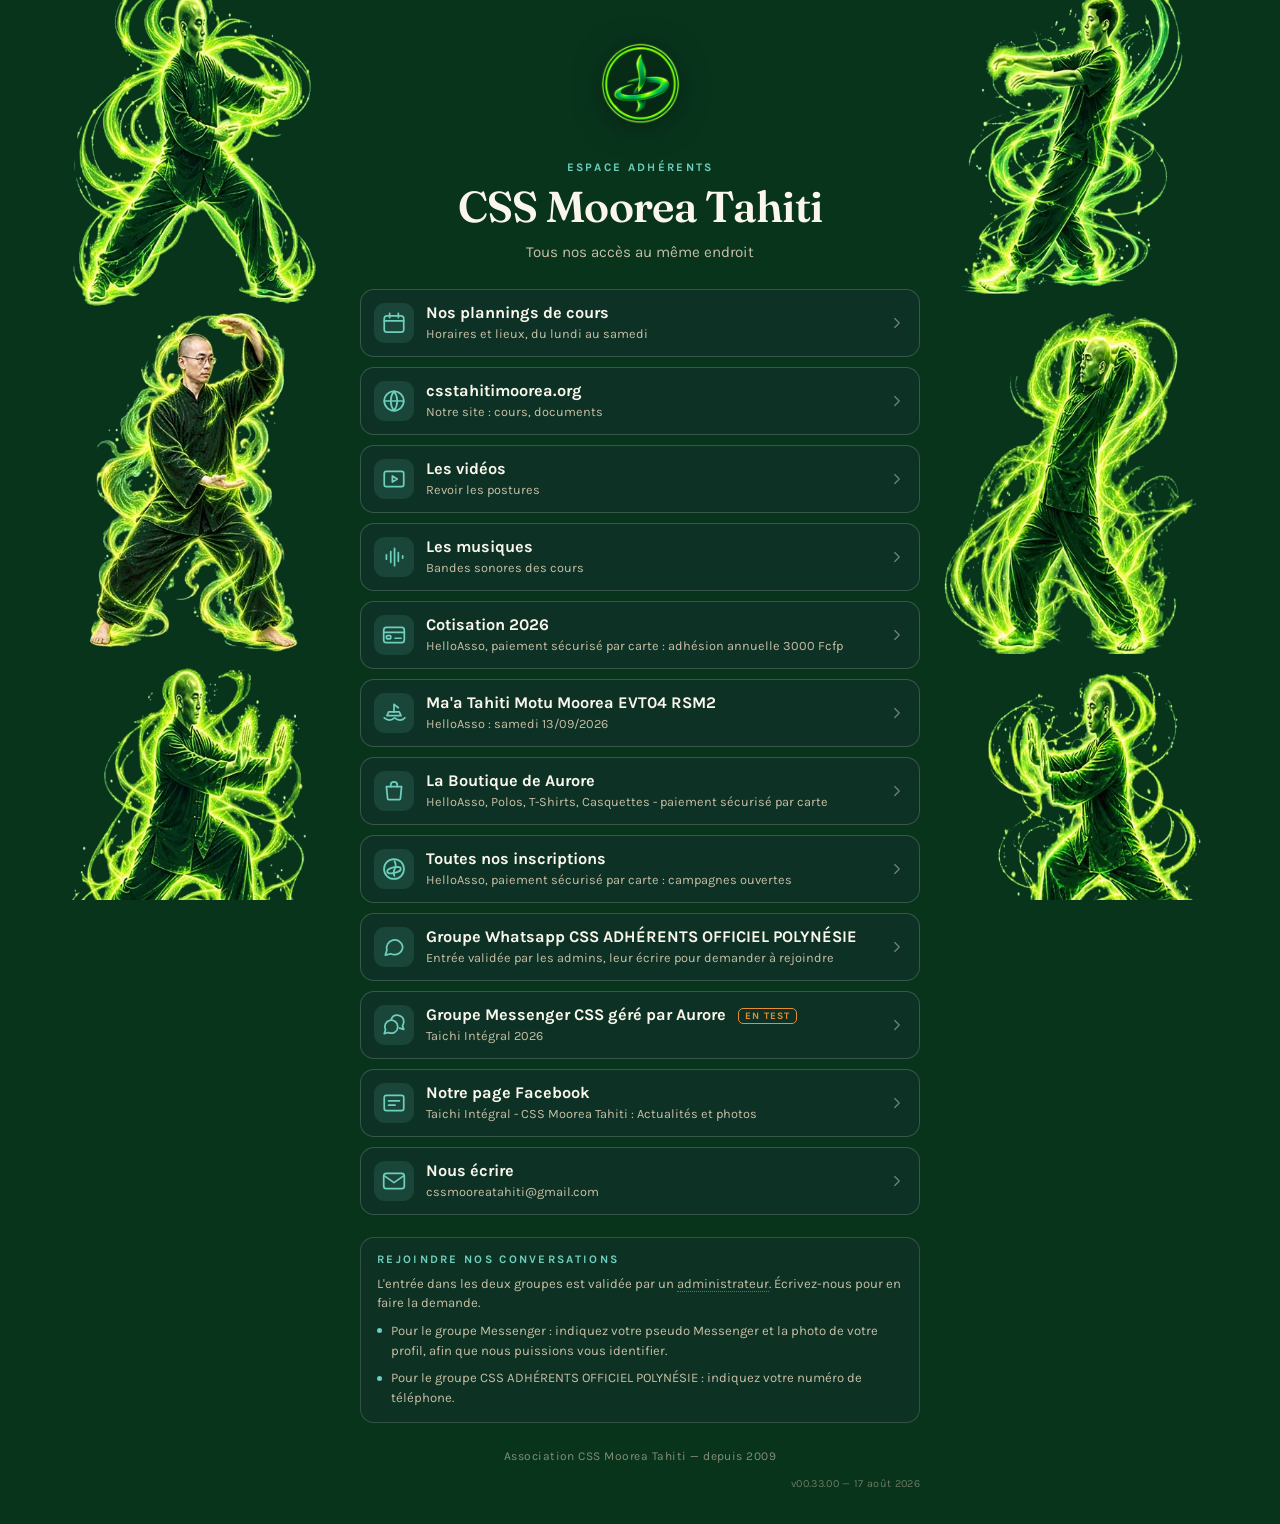
==== adherents.html @ 41373bb7 "Add files via upload" ====
<!DOCTYPE html>
<!-- adherents.html — portail CSS Moorea Tahiti — version 00.33.00 — 17 août 2026 -->
<html lang="fr">
<head>
<meta charset="utf-8">
<meta name="viewport" content="width=device-width, initial-scale=1">

<title>CSS Moorea Tahiti — espace adhérents</title>
<meta name="description" content="Tous les accès de l'association réunis : site, vidéos, musiques, adhésion et conversations.">

<!-- PAS de balise robots noindex sur cette page, et c'est délibéré.
     Elle en portait une jusqu'à la version 00.07.00. Constat fait à
     l'usage : le compositeur de publication Facebook affichait bien
     l'aperçu, mais Messenger et WhatsApp ne montraient aucune image. Ces
     deux applications utilisent un robot d'aperçu distinct, qui respecte
     le noindex et supprime le cartouche.
     Or cette page est diffusée exclusivement dans ces deux conversations :
     y perdre l'aperçu revenait à le perdre partout où il sert.
     Le risque d'indexation reste faible : aucun site ne pointe vers cette
     adresse, et Google découvre surtout par les liens entrants.
     POUR REVENIR EN ARRIÈRE, si l'indexation devient gênante : remettre
     la ligne ci-dessous, en sachant que l'aperçu disparaîtra à nouveau.
     <meta name="robots" content="noindex, nofollow">
-->

<!-- Mêmes polices auto-hébergées que la page publique. -->
<!-- Aperçu affiché par Facebook, Messenger et WhatsApp quand l'adresse est
     collée dans un message. Ces valeurs sont écrites en dur, contrairement
     au reste des textes : les robots de ces plateformes lisent le HTML sans
     exécuter le JavaScript, un texte posé par liens.js ne serait jamais vu.
     L'adresse de l'image DOIT être absolue, une adresse relative n'est pas
     résolue par ces robots.
     L'image partage.jpg est neutre et publique : elle ne cite ni l'espace
     réservé ni le site de l'association, puisqu'un aperçu circule partout,
     y compris hors des adhérents. -->
<meta property="og:type" content="website">
<meta property="og:site_name" content="CSS Moorea Tahiti">
<meta property="og:locale" content="fr_FR">
<meta property="og:url" content="https://csstaichi.github.io/liens/adherents.html">
<meta property="og:title" content="CSS Moorea Tahiti — espace adhérents">
<meta property="og:description" content="Tous les accès de l'association réunis au même endroit.">
<meta property="og:image" content="https://csstaichi.github.io/liens/assets/partage.jpg">
<meta property="og:image:width" content="1200">
<meta property="og:image:height" content="630">
<meta property="og:image:alt" content="Logo et nom de l'association CSS Moorea Tahiti">
<meta name="twitter:card" content="summary_large_image">
<meta name="twitter:title" content="CSS Moorea Tahiti — espace adhérents">
<meta name="twitter:description" content="Tous les accès de l'association réunis au même endroit.">
<meta name="twitter:image" content="https://csstaichi.github.io/liens/assets/partage.jpg">

<!-- Icône d'onglet et de raccourci sur l'écran d'accueil. -->
<link rel="icon" type="image/png" href="assets/logo.png">
<link rel="apple-touch-icon" href="assets/logo.png">

<link rel="stylesheet" href="assets/polices.css">
<link rel="stylesheet" href="styles.css">
</head>

<body>

<!-- Pavé 1 : image de fond, identique à la page publique. -->
<div class="fond"></div>

<!-- Pavé 2 : en-tête. Même logo signature ; sur-titre et sous-titre
     différents, ils disent à l'adhérent qu'il est au bon endroit. -->
<header class="entete">

  <img class="logo" src="assets/logo.png" width="108" height="108"
       alt="Logo de l'association CSS Moorea Tahiti">

  <p class="sur-titre" data-dico="entete_sur_titre_adherents"></p>
  <h1 class="titre" data-dico="entete_titre"></h1>
  <p class="sous-titre" data-dico="entete_sous_titre_adherents"></p>
</header>

<!-- Pavé 3 : la pile de boutons, remplie par liens.js avec le jeu complet. -->
<main class="liens" id="liens"></main>

<!-- Pavé 3 bis : comment obtenir l'accès aux deux conversations.
     Les deux groupes sont en approbation par un administrateur : aucun
     lien ne permet de demander à entrer, la démarche passe par un
     message. Tous les textes viennent du dictionnaire. -->
<section class="demande">
  <h2 class="demande-titre" data-dico="demande_titre"></h2>
  <p data-dico="demande_texte"></p>
  <p class="demande-ligne" data-dico="demande_messenger"></p>
  <p class="demande-ligne" data-dico="demande_whatsapp"></p>
</section>


<!-- Pavé 4 : secours sans JavaScript. Ici le lien écrit en dur est celui du
     site de l'association, puisque cette page lui est déjà consacrée. -->
<noscript>
  <div class="secours">
    <span data-dico="alerte_sans_js">Cette page a besoin de JavaScript pour afficher les liens.</span><br>
    <a href="https://www.csstahitimoorea.org/accueil">csstahitimoorea.org</a>
  </div>
</noscript>

<!-- Pavé 6 : mention de pied de page. -->
<footer class="pied" data-dico="pied_mention"></footer>

<!-- Numéro de version, posé par liens.js depuis une valeur unique. -->
<p class="version" id="version"></p>

<!-- Pavé 7 : dictionnaire puis jeu de cette page. -->
<script src="liens.js"></script>
<script>demarrer("adherents");</script>

</body>
</html>
---- assets/polices.css ----
/* polices.css — portail CSS Moorea Tahiti — version 00.33.00 — 17 août 2026 */
/* =====================================================================
   polices.css — polices auto-hébergées
   ---------------------------------------------------------------------
   POURQUOI auto-hébergées et non appelées chez Google : la page est
   ouverte depuis Moorea et Tahiti, souvent en 4G. Un appel à un domaine
   tiers ajoute une résolution DNS et une négociation TLS avant le premier
   caractère affiché. Ici tout part du même serveur, et la page reste
   fidèle même si Google Fonts est injoignable.

   Sous-ensembles conservés : latin et latin-ext. Ils couvrent le français
   accentué et les caractères du reo tahiti. Le vietnamien a été écarté :
   il pesait sans servir.

   Karla est une police variable : un seul fichier porte les graisses 400
   à 700, d'où la plage déclarée en font-weight plutôt que deux fichiers.
   ===================================================================== */

/* Fraunces 600 — police de titre, latin étendu */
@font-face {
  font-family: 'Fraunces';
  font-style: normal;
  font-weight: 600;
  font-display: swap;
  src: url(polices/fraunces-600-latin-ext.woff2) format('woff2');
  unicode-range: U+0100-02BA, U+02BD-02C5, U+02C7-02CC, U+02CE-02D7, U+02DD-02FF, U+0304, U+0308, U+0329, U+1D00-1DBF, U+1E00-1E9F, U+1EF2-1EFF, U+2020, U+20A0-20AB, U+20AD-20C0, U+2113, U+2C60-2C7F, U+A720-A7FF;
}

/* Fraunces 600 — police de titre, latin de base */
@font-face {
  font-family: 'Fraunces';
  font-style: normal;
  font-weight: 600;
  font-display: swap;
  src: url(polices/fraunces-600-latin.woff2) format('woff2');
  unicode-range: U+0000-00FF, U+0131, U+0152-0153, U+02BB-02BC, U+02C6, U+02DA, U+02DC, U+0304, U+0308, U+0329, U+2000-206F, U+20AC, U+2122, U+2191, U+2193, U+2212, U+2215, U+FEFF, U+FFFD;
}

/* Karla variable 400–700 — police de texte, latin étendu */
@font-face {
  font-family: 'Karla';
  font-style: normal;
  font-weight: 400 700;
  font-display: swap;
  src: url(polices/karla-var-latin-ext.woff2) format('woff2');
  unicode-range: U+0100-02BA, U+02BD-02C5, U+02C7-02CC, U+02CE-02D7, U+02DD-02FF, U+0304, U+0308, U+0329, U+1D00-1DBF, U+1E00-1E9F, U+1EF2-1EFF, U+2020, U+20A0-20AB, U+20AD-20C0, U+2113, U+2C60-2C7F, U+A720-A7FF;
}

/* Karla variable 400–700 — police de texte, latin de base */
@font-face {
  font-family: 'Karla';
  font-style: normal;
  font-weight: 400 700;
  font-display: swap;
  src: url(polices/karla-var-latin.woff2) format('woff2');
  unicode-range: U+0000-00FF, U+0131, U+0152-0153, U+02BB-02BC, U+02C6, U+02DA, U+02DC, U+0304, U+0308, U+0329, U+2000-206F, U+20AC, U+2122, U+2191, U+2193, U+2212, U+2215, U+FEFF, U+FFFD;
}
---- styles.css ----
/* =====================================================================
   styles.css — portail de liens CSS Moorea Tahiti
   Version 00.33.00 — 17 août 2026
   ---------------------------------------------------------------------
   Feuille unique, partagee par index.html et adherents.html.
   Concue en priorite pour le telephone : c'est sur telephone que le lien
   sera ouvert, depuis Messenger, WhatsApp ou Facebook.
   Largeur de reference du controle de rendu : 360 px.
   ===================================================================== */


/* ---------------------------------------------------------------------
   SECTION 1 — jetons de couleur et de mesure
   Toutes les couleurs et toutes les distances du document sont declarees
   ici. Rien ailleurs ne doit contenir une valeur ecrite en dur.
   Direction retenue : eau du lagon a contre-jour. Vert d'encre pour le
   fond, turquoise pour l'accent, blanc tiare pour le texte. Le corail ne
   sert qu'a une chose : le trait du cercle de l'entete.
   --------------------------------------------------------------------- */
:root {
  --encre:        #0A1B18;   /* vert presque noir, fond et voile */
  --encre-douce:  #12312C;   /* meme famille, un cran plus clair */
  --lagon:        #0E6F66;   /* turquoise profond, bordures actives */
  --lagon-clair:  #6ECFBE;   /* turquoise clair, icones et fleches */
  --tiare:        #FAF6EC;   /* blanc casse, texte principal */
  --sable:        #C9BFA6;   /* beige, texte secondaire */
  --corail:       #D2564A;   /* accent unique, bordure du bloc de secours */
  --orange:       #E68C32;   /* état « en test », provisoire, à retirer */

  /* Couleur derrière les figurines. Redéfinie par la page ressources.
     Reprise du vert de l'image d'origine, 12-75-44, assombrie pour que le
     texte blanc reste lisible sans voile par-dessus. */
  --arriere-plan: #08341C;

  /* Seconde gamme, réservée à la page ressources. Elle sort du logo, dont
     l'anneau extérieur est bleu : le portail garde donc ses deux couleurs
     d'origine, le turquoise pour les accès de l'association, le bleu pour
     les contenus qui lui sont extérieurs. */
  --ciel:         #7FB6E8;   /* bleu clair, icônes et titres ressources */

  /* Habillage du bouton. Ces deux jetons existent pour que .lien ne porte
     pas ses couleurs en dur et reste redéfinissable. ILS DOIVENT RESTER
     DÉCLARÉS : sans eux, la règle border et la règle background de .lien
     deviennent invalides, et les boutons perdent fond et bordure. */
  --bouton-fond:  rgba(18, 49, 44, 0.62);
  --bouton-bord:  rgba(250, 246, 236, 0.18);

  /* Mesures. La hauteur de bouton est fixee a 68 px : au-dessus des 44 px
     recommandes pour le tactile, choisie plus haute parce qu'une partie des
     adherents sont ages et visent moins precisement. */
  /* Largeur de la colonne portee de 460 a 560 px a la 00.18.00.
     POURQUOI : « Groupe Whatsapp CSS Adherents OFFICIEL P.F. » fait
     43 caracteres et coupait apres « CSS », ce qui separait le nom du
     groupe en deux. A 460 px, le texte disposait de 342 px ; a 560 px il
     en a 442, mesure faite, et le titre tient sur une seule ligne. */
  --colonne:      560px;     /* largeur maximale de la colonne de contenu */
  --bouton-haut:  68px;
  --rayon:        14px;
  --marge:        18px;
}


/* ---------------------------------------------------------------------
   SECTION 2 — remise a plat et cadre general
   --------------------------------------------------------------------- */
* { box-sizing: border-box; margin: 0; padding: 0; }

html { -webkit-text-size-adjust: 100%; }

body {
  min-height: 100vh;
  min-height: 100dvh;                 /* evite le saut de barre d'URL mobile */
  font-family: "Karla", "Segoe UI", system-ui, sans-serif;
  color: var(--tiare);
  background: var(--arriere-plan);
  display: flex;
  flex-direction: column;
  align-items: center;
  padding: 28px var(--marge) 34px;
  overflow-x: hidden;
}


/* ---------------------------------------------------------------------
   SECTION 3 — l'image de fond, en deux calques superposes
   POURQUOI un element fixe plutot que background-attachment: fixed :
   iOS ignore purement et simplement background-attachment: fixed depuis
   des annees. Un div en position fixed derriere le contenu donne le meme
   resultat sur tous les telephones.
   Les deux calques sont, de bas en haut : l'image nette, puis le voile
   sombre. Il y avait un troisieme calque, une copie floue de l'image
   servant de filet de chargement, retire a la 00.09.00 sur demande.
   --------------------------------------------------------------------- */
.fond {
  position: fixed;
  inset: 0;
  z-index: -1;

  /* CALQUE 1 : l'arrière-plan, une couleur unie et rien d'autre.
     Jusqu'à la 00.16.00, le vert d'arrière-plan était CUIT dans le fichier
     image : figurines et fond ne formaient qu'un seul JPEG, il était donc
     impossible de changer l'un sans l'autre.
     Depuis la 00.17.00, les figurines sont détourées et livrées sur fond
     transparent. La couleur derrière elles est donc devenue un simple
     réglage, que chaque page peut redéfinir. */
  background-color: var(--arriere-plan);
}

/* CALQUE 1 : l'image nette. */
.fond::before {
  content: "";
  position: absolute;
  inset: 0;

  /* CALQUE 2 : les figurines seules, sur fond transparent.
     Détourage possible parce que le fond d'origine était parfaitement uni :
     mesuré à 12-75-44 sur 73,6 % des pixels, écart-type nul dans la bande
     centrale.
     Format WebP et non PNG : à qualité égale, 565 ko contre 3 167 ko.
     La bande centrale vide reste de 45 % de la largeur, le cadrage en
     largeur pleine est donc inchangé. */
  background-image: url("assets/figurines.webp");
  background-size: cover;
  background-position: center center;
}

/* Plus de calque de voile depuis la 00.17.00.
   Il assombrissait les figurines d'un tiers de noir. Il n'a plus lieu
   d'être : l'arrière-plan est maintenant une couleur choisie, assez
   sombre par elle-même pour que le texte blanc reste lisible, et les
   figurines gardent leur éclat d'origine. */


/* ---------------------------------------------------------------------
   SECTION 4 — en-tête
   L'élément signature est le logo de l'association, posé sur un disque
   clair qui lui rend le fond blanc pour lequel il a été dessiné.
   --------------------------------------------------------------------- */
.entete {
  width: 100%;
  max-width: var(--colonne);
  text-align: center;
  margin-bottom: 26px;
}

.logo {
  width: 116px;
  height: 116px;
  margin: 0 auto 16px;
  display: block;

  /* Plus de disque clair derrière le logo depuis la 00.15.00.
     POURQUOI il n'a plus lieu d'être : le logo néon porte son propre halo
     lumineux et son fond est entièrement transparent, mesuré sur le
     fichier. Le disque ajoutait deux zones blanches — la pastille et
     l'intérieur du cercle — qui écrasaient le halo au lieu de le servir. */

  /* Ombre portée douce, pour détacher le logo de l'image de fond sans
     ajouter de contour concurrent au cercle du dessin. */
  filter: drop-shadow(0 4px 14px rgba(0, 0, 0, 0.55));

  opacity: 0;
  animation: poser 0.7s cubic-bezier(0.22, 0.61, 0.36, 1) forwards;
}

@keyframes poser {
  from { opacity: 0; transform: translateY(8px) scale(0.94); }
  to   { opacity: 1; transform: translateY(0) scale(1); }
}

.sur-titre {
  font-size: 0.72rem;
  font-weight: 700;
  letter-spacing: 0.2em;
  text-transform: uppercase;
  color: var(--lagon-clair);
  margin-bottom: 10px;
}

.titre {
  font-family: "Fraunces", Georgia, serif;
  font-weight: 600;
  font-size: clamp(1.85rem, 8.5vw, 2.7rem);
  line-height: 1.08;
  letter-spacing: -0.015em;
}

.sous-titre {
  margin-top: 10px;
  font-size: 0.95rem;
  line-height: 1.45;
  color: var(--sable);
}


/* ---------------------------------------------------------------------
   SECTION 5 — la pile de boutons
   Un bouton = une ligne pleine largeur : icone, deux lignes de texte,
   chevron. Pleine largeur parce que c'est la cible la plus facile a
   atteindre au pouce, sur un ecran tenu d'une main.
   --------------------------------------------------------------------- */
.liens {
  width: 100%;
  max-width: var(--colonne);
  display: flex;
  flex-direction: column;
  gap: 10px;
}

.lien {
  display: flex;
  align-items: center;
  gap: 12px;
  min-height: var(--bouton-haut);
  padding: 12px 13px;
  border: 1px solid var(--bouton-bord);
  border-radius: var(--rayon);
  background: var(--bouton-fond);
  backdrop-filter: blur(7px);
  -webkit-backdrop-filter: blur(7px);
  color: var(--tiare);
  text-decoration: none;
  transition: border-color 0.18s ease, background 0.18s ease, transform 0.18s ease;

  /* Apparition en cascade : chaque bouton entre 60 ms apres le precedent.
     --rang est pose par liens.js, ce qui evite d'ecrire une regle par
     bouton et laisse le nombre de boutons libre. */
  opacity: 0;
  animation: monter 0.42s ease forwards;
  animation-delay: calc(0.22s + var(--rang) * 0.06s);
}

@keyframes monter {
  from { opacity: 0; transform: translateY(10px); }
  to   { opacity: 1; transform: translateY(0); }
}

.lien:hover,
.lien:focus-visible {
  border-color: var(--lagon-clair);
  background: rgba(14, 111, 102, 0.55);
  transform: translateY(-1px);
}

/* Le contour de focus reste visible au clavier : obligation d'accessibilite
   et confort reel pour qui navigue au clavier sur ordinateur. */
.lien:focus-visible {
  outline: 2px solid var(--lagon-clair);
  outline-offset: 3px;
}

.lien:active { transform: translateY(0); }

.lien-ico {
  flex: 0 0 40px;
  height: 40px;
  display: grid;
  place-items: center;
  border-radius: 11px;
  background: rgba(110, 207, 190, 0.13);
  color: var(--lagon-clair);
}

/* 26 px : taille reelle a laquelle les traces ont ete verifies. */
.ico { width: 26px; height: 26px; }

.lien-txt {
  flex: 1 1 auto;
  min-width: 0;               /* autorise la troncature propre du texte */
  display: flex;
  flex-direction: column;
  gap: 2px;
}

/* Le titre n'est plus contraint a une ligne.
   POURQUOI ce changement : ces boutons portent des titres d'oeuvres, qui
   appartiennent a leurs auteurs. Les raccourcir pour tenir sur une ligne
   revient a les alterer. La hauteur du bouton s'adapte, la pile perd un
   peu de regularite, c'est le prix d'un titre exact. */
.lien-libelle {
  font-size: 1.02rem;
  font-weight: 700;
  line-height: 1.25;
  /* Plus de text-wrap: balance depuis la 00.18.00. En cherchant a egaliser
     la longueur des lignes, il coupait « Groupe Whatsapp CSS » avant
     « Adherents OFFICIEL P.F. », separant le nom du groupe. La coupure
     normale, au dernier mot possible, est plus fidele au titre. */
}

.lien-precision {
  font-size: 0.795rem;
  line-height: 1.3;
  color: var(--sable);
}

.lien-fleche {
  flex: 0 0 18px;
  color: rgba(250, 246, 236, 0.42);
}

.lien-fleche svg { width: 18px; height: 18px; display: block; }


/* Intertitre de groupe, utilisé par la page ressources.
   Repris de l'habillage du sur-titre de l'en-tête pour que la page reste
   d'une seule pièce : même graisse, même interlettrage, même turquoise.
   La marge haute est nulle sur le premier titre, sinon la page démarrerait
   par un vide. */
.section {
  font-size: 0.72rem;
  font-weight: 700;
  letter-spacing: 0.2em;
  text-transform: uppercase;
  color: var(--lagon-clair);
  margin: 18px 0 2px 4px;

  opacity: 0;
  animation: monter 0.42s ease forwards;
  animation-delay: calc(0.22s + var(--rang) * 0.06s);
}

.section:first-child { margin-top: 0; }

/* Avertissement de bas de page, page ressources.
   Encadré discret : il doit se lire sans voler la vedette aux boutons. */
.avertissement {
  width: 100%;
  max-width: var(--colonne);
  margin-top: 24px;
  padding: 12px 14px;
  border: 1px solid rgba(250, 246, 236, 0.16);
  border-radius: var(--rayon);
  background: rgba(18, 49, 44, 0.5);
  font-size: 0.78rem;
  line-height: 1.45;
  color: var(--sable);
}


/* ---------------------------------------------------------------------
   SECTION 5 bis — habillage propre à la page ressources
   POURQUOI une seconde gamme de couleur : les deux listes se suivent sur
   la même page du site de l'association, l'une sous l'autre. Sans écart
   visuel, un lecteur croit lire une seule liste de vingt boutons. Le bleu
   dit « ces contenus ne sont pas à nous ».
   Tout passe par une classe posée sur le body : aucune règle existante
   n'est modifiée, les deux autres pages ne peuvent pas être affectées.
   --------------------------------------------------------------------- */
.ressources .lien:hover,
.ressources .lien:focus-visible {
  border-color: var(--ciel);
  background: rgba(22, 62, 96, 0.58);
}

.ressources .lien:focus-visible {
  outline-color: var(--ciel);
}

.ressources .lien-ico {
  background: rgba(127, 182, 232, 0.14);
  color: var(--ciel);
}

.ressources .sur-titre,
.ressources .section {
  color: var(--ciel);
}

/* Seul l'ARRIÈRE-PLAN change de couleur : les figurines restent vertes,
   puisqu'elles sont désormais un calque séparé.

   Fond clair #B6C870 depuis la 00.18.00, sur demande. Il impose de
   basculer le texte de l'en-tête en sombre : contrastes mesurés sur ce
   fond, le blanc cassé ne donne que 1,69 pour 1 et le beige 1,00 pour 1,
   très en dessous du seuil de lisibilité de 4,5. L'encre, elle, donne
   9,71 pour 1.
   Les boutons, eux, restent sombres à texte clair : leur fond propre est
   opaque, la couleur de la page ne les traverse pas. */
.ressources {
  --arriere-plan: #B6C870;

  /* Sur fond clair, un bouton translucide laisse passer le jaune-vert et
     vire à l'olive. Mesuré à l'écran : le fond des boutons, opaque à 62 %,
     donnait un gris-olive au lieu du bleu nuit voulu. On le rend presque
     opaque, ce qui rétablit le contraste avec le texte clair. */
  --bouton-fond:  rgba(10, 30, 48, 0.93);
  --bouton-bord:  rgba(10, 27, 24, 0.35);
}

.ressources .titre,
.ressources .sous-titre,
.ressources .sur-titre,
.ressources .section,
.ressources .pied,
.ressources .version {
  color: var(--encre);
}

/* Le logo porte un halo clair, invisible sur fond clair : on lui rend une
   ombre portée sombre pour qu'il garde ses contours. */
.ressources .logo {
  filter: drop-shadow(0 3px 10px rgba(10, 27, 24, 0.45));
}

.ressources .avertissement {
  background: rgba(10, 30, 48, 0.93);
  border-color: rgba(10, 27, 24, 0.35);
}


/* Bouton EN TEST. Marque temporaire, a retirer quand le lien est confirme.
   POURQUOI un mot et non un cadre colore : le cadre orange se confondait
   avec les bordures des autres boutons et ne disait pas ce qu'il
   signifiait. Un mot le dit. Il clignote en opacite, ce qui se voit
   reellement, alors que la version precedente n'animait qu'une ombre
   presque invisible : c'est pour cela qu'aucun clignotement n'etait
   percu. */
.lien-test {
  display: inline-block;
  margin-left: 8px;
  padding: 1px 6px;
  border: 1px solid var(--orange);
  border-radius: 5px;
  font-size: 0.62rem;
  font-weight: 700;
  letter-spacing: 0.1em;
  text-transform: uppercase;
  color: var(--orange);
  vertical-align: middle;
  animation: clignoter 1.4s ease-in-out infinite;
}

@keyframes clignoter {
  0%, 100% { opacity: 1; }
  50%      { opacity: 0.15; }
}


/* Mot « administrateur » de l'encadré, transformé en lien discret.
   Il clignote pour signaler qu'il est cliquable, sans être souligné ni
   coloré comme un lien ordinaire : l'encadré reste une phrase à lire. */
.lien-admin {
  color: inherit;
  text-decoration: none;
  border-bottom: 1px dotted rgba(110, 207, 190, 0.5);
  animation: pulser 1.8s ease-in-out infinite;
}

@keyframes pulser {
  0%, 100% { color: var(--sable); }
  50%      { color: var(--lagon-clair); }
}


/* Bandeau de gratuité, page plannings. Volontairement contrasté : c'est
   l'argument que l'association a à faire valoir, il doit se lire avant
   les horaires. */
.gratuit {
  display: inline-block;
  margin-top: 14px;
  padding: 6px 16px;
  border: 1px solid var(--lagon-clair);
  border-radius: 999px;
  font-size: 0.78rem;
  font-weight: 700;
  letter-spacing: 0.12em;
  text-transform: uppercase;
  color: var(--lagon-clair);
}


/* Message d'accès, page plannings.
   Encadré plein et non discret : c'est l'argument que les adhérents
   ignorent le plus souvent, il doit se lire avant les horaires et non
   après. Le turquoise le rattache aux fiches Tahiti sans les concurrencer,
   la barre de gauche lui donne le poids d'une affirmation. */
.acces-tous {
  width: 100%;
  max-width: var(--colonne);
  margin-bottom: 4px;
  padding: 13px 16px;
  border: 1px solid rgba(110, 207, 190, 0.35);
  border-left: 3px solid var(--lagon-clair);
  border-radius: var(--rayon);
  background: rgba(110, 207, 190, 0.10);
  font-size: 0.9rem;
  line-height: 1.5;
  color: var(--tiare);
}


/* ---------------------------------------------------------------------
   FICHES DE COURS, page plannings.
   Même boîte que les boutons, sans le comportement : pas de survol, pas
   de chevron, pas de curseur main. POURQUOI : ce sont des informations à
   lire, pas des liens. Leur donner l'apparence exacte d'un bouton
   tromperait le lecteur, qui cliquerait pour rien.
   Le liseré de gauche porte la couleur de l'île : turquoise pour Tahiti,
   bleu ciel pour Moorea. C'est le seul repère de couleur, il suffit à
   séparer les deux îles d'un coup d'oeil.
   --------------------------------------------------------------------- */
.fiche {
  width: 100%;
  max-width: var(--colonne);
  padding: 13px 16px;
  border: 1px solid var(--bouton-bord);
  border-left: 3px solid var(--lagon-clair);
  border-radius: var(--rayon);
  background: var(--bouton-fond);

  opacity: 0;
  animation: monter 0.42s ease forwards;
  animation-delay: calc(0.22s + var(--rang) * 0.06s);
}

.fiche--moorea { border-left-color: var(--ciel); }

.fiche-jour {
  font-size: 0.68rem;
  font-weight: 700;
  letter-spacing: 0.18em;
  text-transform: uppercase;
  color: var(--lagon-clair);
  margin-bottom: 4px;
}

.fiche--moorea .fiche-jour { color: var(--ciel); }

.fiche-commune {
  display: flex;
  align-items: center;
  gap: 7px;
  font-size: 1.06rem;
  font-weight: 700;
  line-height: 1.2;
  color: var(--tiare);
}

.fiche-ico { display: block; color: var(--lagon-clair); }
.fiche--moorea .fiche-ico { color: var(--ciel); }
.fiche-ico .ico { width: 17px; height: 17px; }

.fiche-lieu {
  font-size: 0.85rem;
  line-height: 1.35;
  color: var(--sable);
  margin-top: 2px;
}

/* L'horaire est l'information qu'on vient chercher : il est mis en avant
   plus que le lieu, qu'on ne relit qu'une fois. */
.fiche-horaire {
  font-size: 0.98rem;
  font-weight: 700;
  color: var(--tiare);
  margin-top: 7px;
}

/* Encadrants du cours. Une ligne par personne : nom, rôle, numéro.
   Liste et non paragraphe : on cherche UNE personne dans la liste, pas à
   lire une phrase. Le numéro est aligné à droite, c'est la colonne que
   l'oeil parcourt. */
.fiche-gens {
  list-style: none;
  margin-top: 9px;
  padding-top: 8px;
  border-top: 1px solid rgba(250, 246, 236, 0.10);
}

.fiche-gens li {
  display: flex;
  flex-wrap: wrap;
  align-items: baseline;
  gap: 4px 8px;
  padding: 3px 0;
}

.gens-nom {
  font-size: 0.83rem;
  font-weight: 700;
  color: var(--sable);
}

.gens-role {
  flex: 1 1 auto;
  font-size: 0.74rem;
  color: rgba(201, 191, 166, 0.62);
}

/* Le numéro touche la même cible tactile que les boutons : il est
   volontairement large et espacé, pour être atteint au pouce. */
.gens-tel {
  flex: 0 0 auto;
  padding: 2px 8px;
  border: 1px solid rgba(110, 207, 190, 0.35);
  border-radius: 6px;
  font-size: 0.79rem;
  font-weight: 700;
  color: var(--lagon-clair);
  text-decoration: none;
  white-space: nowrap;
}

.fiche--moorea .gens-tel {
  border-color: rgba(127, 182, 232, 0.35);
  color: var(--ciel);
}

/* Numéro de téléphone appelable. */
.lien-tel {
  color: var(--lagon-clair);
  text-decoration: none;
  border-bottom: 1px dotted var(--lagon-clair);
  font-weight: 700;
}


/* Encadré « Rejoindre nos conversations », page adhérents.
   Même habillage que l'avertissement de la page ressources, pour rester
   d'une seule pièce, avec un titre en tête. */
.demande {
  width: 100%;
  max-width: var(--colonne);
  margin-top: 22px;
  padding: 14px 16px;
  border: 1px solid rgba(250, 246, 236, 0.16);
  border-radius: var(--rayon);
  background: rgba(18, 49, 44, 0.5);
}

.demande-titre {
  font-size: 0.72rem;
  font-weight: 700;
  letter-spacing: 0.2em;
  text-transform: uppercase;
  color: var(--lagon-clair);
  margin-bottom: 8px;
}

.demande p {
  font-size: 0.82rem;
  line-height: 1.5;
  color: var(--sable);
}

/* Les deux consignes sont détachées du texte d'introduction par un léger
   retrait et une puce, pour qu'on voie d'un coup d'oeil qu'il y en a deux
   et non une seule. */
.demande-ligne {
  margin-top: 8px;
  padding-left: 14px;
  position: relative;
}

.demande-ligne::before {
  content: "";
  position: absolute;
  left: 0;
  top: 0.55em;
  width: 5px;
  height: 5px;
  border-radius: 50%;
  background: var(--lagon-clair);
}

/* Repère de version, en bas à droite.
   Volontairement peu contrasté : il sert au suivi des mises à jour, pas à
   la lecture courante. */
.version {
  width: 100%;
  max-width: var(--colonne);
  margin-top: 14px;
  text-align: right;
  font-size: 0.68rem;
  letter-spacing: 0.03em;
  color: rgba(201, 191, 166, 0.5);
}


/* ---------------------------------------------------------------------
   SECTION 5 ter — LIVRE DE CONDOLEANCES
   Registre volontairement sobre : pas de turquoise vif, pas de
   clignotement, pas d'apparition en cascade rapide. Le fond bascule au
   noir d'encre et les figurines sont fortement atténuées : elles restent
   présentes, comme un souvenir, sans occuper l'écran.
   --------------------------------------------------------------------- */
body.condoleances {
  --arriere-plan: #0A1512;
  --bouton-fond:  rgba(18, 30, 28, 0.78);
  --bouton-bord:  rgba(250, 246, 236, 0.13);
}

/* Les figurines s'effacent presque : leur éclat vert n'a pas sa place
   ici, mais les faire disparaître couperait la page du reste du site. */
.condoleances .fond::before { opacity: 0.16; }

.condoleances .sur-titre { color: var(--sable); }

/* Mot d'introduction, en tête du registre. */
.condo-intro {
  width: 100%;
  max-width: var(--colonne);
  padding: 15px 18px;
  border-left: 3px solid rgba(201, 191, 166, 0.4);
  font-size: 0.95rem;
  line-height: 1.6;
  color: var(--tiare);
}

/* Veillée et obsèques : un encadré factuel, séparé des messages. */
.condo-dates {
  width: 100%;
  max-width: var(--colonne);
  margin-top: 16px;
  padding: 13px 16px;
  border: 1px solid var(--bouton-bord);
  border-radius: var(--rayon);
  background: var(--bouton-fond);
  font-size: 0.86rem;
  line-height: 1.55;
  color: var(--sable);
}

.condo-dates .demande-titre { color: var(--sable); }

/* Compteur de messages. */
/* Compteur de messages. Opacite portee de 0.60 a 0.75 : mesuree a
   4,35:1 sur le fond de page, elle passe a 5,63:1. */
.condo-compteur {
  width: 100%;
  max-width: var(--colonne);
  margin: 26px 0 2px;
  font-size: 0.7rem;
  font-weight: 700;
  letter-spacing: 0.18em;
  text-transform: uppercase;
  color: rgba(201, 191, 166, 0.75);
}

/* Un message signé. Le motif est posé en filigrane dans l'angle, assez
   discret pour ne pas concurrencer le texte. */
.mot {
  width: 100%;
  max-width: var(--colonne);
  position: relative;
  padding: 16px 18px 14px;
  border: 1px solid var(--bouton-bord);
  border-radius: var(--rayon);
  background: var(--bouton-fond);

  opacity: 0;
  animation: monter 0.5s ease forwards;
  animation-delay: calc(0.15s + var(--rang) * 0.05s);
}

.mot-motif {
  position: absolute;
  top: 14px;
  right: 16px;
  color: rgba(201, 191, 166, 0.28);
}

.mot-motif .ico { width: 34px; height: 34px; }

/* Motif en image dans l'angle d'une carte. Une image ne prend pas la
   couleur du texte : son attenuation passe donc par l'opacite, la ou les
   tracés utilisaient une couleur transparente. 0.62 mesure a l'oeil comme
   le filigrane des tracés, sans faire disparaitre les petales. */
.mot-motif .motif-img {
  display: block;
  width: 40px;
  height: 40px;
  object-fit: contain;
  opacity: 0.62;
}

.mot-texte {
  font-size: 0.94rem;
  line-height: 1.6;
  color: var(--tiare);
  padding-right: 50px;
}

/* Bouton de modification, pose en bas de chaque carte. Discret au repos :
   il ne doit pas concurrencer le message qu'il surmonte. */
.mot-modifier {
  margin-top: 10px;
  padding: 6px 12px;
  min-height: 34px;
  border: 1px solid rgba(250, 246, 236, 0.16);
  border-radius: 9px;
  background: transparent;
  color: rgba(201, 191, 166, 0.85);
  font-family: inherit;
  font-size: 0.74rem;
  letter-spacing: 0.04em;
  cursor: pointer;
  transition: border-color 0.15s ease, color 0.15s ease;
}

.mot-modifier:hover,
.mot-modifier:focus-visible {
  border-color: var(--sable);
  color: var(--tiare);
}

.mot-signe {
  margin-top: 10px;
  padding-top: 9px;
  border-top: 1px solid rgba(250, 246, 236, 0.08);
  display: flex;
  flex-wrap: wrap;
  gap: 4px 10px;
  align-items: baseline;
}

.mot-nom {
  flex: 1 1 auto;
  font-size: 0.85rem;
  font-weight: 700;
  color: var(--sable);
}

/* Date du message. Opacite portee de 0.50 a 0.78 et taille de 0.72 a
   0.76 rem a la 00.28.00. POURQUOI : mesure du contraste sur le fond reel
   de la carte, #101C1A. A 0.50 le rapport valait 3,34:1, sous le seuil de
   4,5:1 exige pour un texte de cette taille. A 0.78 il vaut 6,27:1. */
.mot-date {
  font-size: 0.76rem;
  color: rgba(201, 191, 166, 0.78);
}

.mot-attente {
  width: 100%;
  max-width: var(--colonne);
  padding: 18px;
  text-align: center;
  font-size: 0.86rem;
  color: rgba(201, 191, 166, 0.65);
}

/* --- Formulaire de dépôt ------------------------------------------- */
.condo-form {
  width: 100%;
  max-width: var(--colonne);
  margin-top: 28px;
  padding: 18px;
  border: 1px solid var(--bouton-bord);
  border-radius: var(--rayon);
  background: var(--bouton-fond);
}

.condo-form p { font-size: 0.84rem; line-height: 1.5; color: var(--sable); }

.champ { margin-top: 14px; }

/* Mention du caractere facultatif des deux champs de nom. Contraste
   mesure a 5,90:1 sur le fond du formulaire. */
.champ-aide {
  margin-top: 6px;
  font-size: 0.75rem;
  line-height: 1.45;
  color: rgba(201, 191, 166, 0.75);
}

.champ label {
  display: block;
  font-size: 0.72rem;
  font-weight: 700;
  letter-spacing: 0.12em;
  text-transform: uppercase;
  color: rgba(201, 191, 166, 0.75);
  margin-bottom: 5px;
}

/* Taille de police à 16 px minimum : en dessous, iOS agrandit la page
   dès qu'on touche le champ, et ne la réduit plus ensuite. */
.champ input[type="text"],
.champ textarea {
  width: 100%;
  padding: 11px 13px;
  border: 1px solid rgba(250, 246, 236, 0.18);
  border-radius: 10px;
  background: rgba(10, 21, 18, 0.7);
  color: var(--tiare);
  font-family: inherit;
  font-size: 1rem;
  line-height: 1.5;
}

.champ textarea { min-height: 120px; resize: vertical; }

.champ input:focus, .champ textarea:focus {
  outline: 2px solid var(--lagon-clair);
  outline-offset: 1px;
  border-color: transparent;
}

/* Champ piège. Masqué sans display:none : certains robots ignorent les
   champs cachés de cette façon, mais suivent celle-ci. */
.piege {
  position: absolute;
  left: -9999px;
  width: 1px;
  height: 1px;
  overflow: hidden;
}

/* Choix du motif. Grille, et non ligne souple : les six vignettes
   doivent garder la MEME largeur, sinon « Chrysanthème » etire sa tuile
   et casse l'alignement des autres.

   TROIS colonnes, a toutes les largeurs, donc deux rangs de trois,
   toujours pleins.
   POURQUOI ce chiffre est ecrit en dur, et non laisse a un remplissage
   automatique : le remplissage automatique posait autant de colonnes que
   la place le permettait, et donnait CINQ tuiles sur le premier rang et
   une seule, orpheline, sur le second. Defaut constate a l'ecran a la
   00.29.00.
   POURQUOI pas six colonnes sur grand ecran : la colonne du formulaire
   est plafonnee a 560 px, sa zone utile a 524 px. Six tuiles y feraient
   80,7 px, mesure faite, alors que le libelle « Chrysanthème » en fait
   73,3 px dans la police du site. Sept pixels de marge, c'est trop peu.
   A trois colonnes, la tuile mesure 72 px sur un petit telephone et
   169 px sur ordinateur. Verifie a onze largeurs, de 320 a 1600 px :
   toujours deux rangs de trois, aucun libelle tronque. */
.motifs {
  display: grid;
  grid-template-columns: repeat(3, 1fr);
  gap: 8px;
}

.motif { cursor: pointer; }
.motif input { position: absolute; opacity: 0; width: 0; height: 0; }

/* La tuile porte desormais le dessin ET son nom : c'est elle qui recoit
   la bordure et l'etat coche, et non plus le seul carre du dessin. */
.motif-dessin {
  display: grid;
  place-items: center;
  gap: 4px;
  width: 100%;
  min-height: 98px;
  padding: 10px 4px 8px;
  border: 1px solid rgba(250, 246, 236, 0.16);
  border-radius: 11px;
  color: rgba(201, 191, 166, 0.78);
  transition: border-color 0.15s ease, color 0.15s ease, background 0.15s ease;
}

/* Dessin porte de 24 a 56 px : c'est la raison d'etre de la refonte, six
   motifs au lieu de douze pour que chacun soit reellement lisible.
   Les motifs proposes sont des images ; « sans » reste un trace, mais il
   n'est jamais propose, donc jamais rendu ici. */
.motif-dessin .ico { width: 56px; height: 56px; }

.motif-dessin .motif-img {
  display: block;
  width: 56px;
  height: 56px;
  object-fit: contain;
  opacity: 0.82;
  transition: opacity 0.15s ease;
}

/* Une image ne change pas de couleur quand elle est cochee : c'est son
   opacite pleine, plus la bordure de la tuile, qui signalent le choix. */
.motif input:checked + .motif-dessin .motif-img { opacity: 1; }

/* Nom du motif, place SOUS le dessin, a l'interieur de la tuile.
   Les trois remises a zero ne sont pas decoratives : .motif est un
   <label>, et la regle « .champ label » du formulaire lui impose des
   majuscules, un interlettrage de 0.12em et une graisse 700. Applique
   ici, cela faisait deborder « CHRYSANTHÈME » hors de sa tuile. */
.motif-nom {
  display: block;
  font-size: 0.69rem;
  font-weight: 500;
  line-height: 1.2;
  text-align: center;
  text-transform: none;
  letter-spacing: 0.01em;
  margin-bottom: 0;
}

.motif input:checked + .motif-dessin {
  border-color: var(--sable);
  background: rgba(201, 191, 166, 0.12);
  color: var(--tiare);
}

.motif input:focus-visible + .motif-dessin {
  outline: 2px solid var(--lagon-clair);
  outline-offset: 2px;
}

.bouton-envoi {
  width: 100%;
  min-height: 52px;
  margin-top: 16px;
  border: 1px solid var(--sable);
  border-radius: var(--rayon);
  background: rgba(201, 191, 166, 0.12);
  color: var(--tiare);
  font-family: inherit;
  font-size: 1rem;
  font-weight: 700;
  cursor: pointer;
}

.bouton-envoi:disabled { opacity: 0.5; cursor: default; }

.etat { margin-top: 10px; font-size: 0.84rem; min-height: 1.2em; }
.etat--merci  { color: var(--lagon-clair); }
.etat--erreur { color: var(--corail); }


/* ---------------------------------------------------------------------
   SECTION 6 — pied de page et secours sans JavaScript
   --------------------------------------------------------------------- */
.pied {
  width: 100%;
  max-width: var(--colonne);
  margin-top: 26px;
  text-align: center;
  font-size: 0.75rem;
  letter-spacing: 0.04em;
  color: rgba(201, 191, 166, 0.65);
}

.secours {
  width: 100%;
  max-width: var(--colonne);
  padding: 16px;
  border: 1px solid var(--corail);
  border-radius: var(--rayon);
  font-size: 0.9rem;
  line-height: 1.5;
  text-align: center;
}

.secours a { color: var(--lagon-clair); }


/* ---------------------------------------------------------------------
   SECTION 7 — mouvement reduit
   Un adherent qui a demande la reduction des animations dans son systeme
   ne doit voir aucun mouvement : le cercle est deja trace, les boutons
   sont deja en place.
   --------------------------------------------------------------------- */
@media (prefers-reduced-motion: reduce) {
  .logo { animation: none; opacity: 1; }
  .lien, .section, .fiche, .mot { animation: none; opacity: 1; }
  .lien-test { animation: none; opacity: 1; }
  .lien-admin { animation: none; color: var(--lagon-clair); }
  .lien:hover, .lien:focus-visible { transform: none; }
}


/* ---------------------------------------------------------------------
   SECTION 5 quater — MODIFICATION D'UN MESSAGE DEJA DEPOSE
   Le formulaire est le meme, seul son habillage change. Une bordure sable
   signale sans equivoque qu'on n'est plus en train d'ecrire un message
   neuf : sans ce repere, quelqu'un pourrait ecraser le message d'un autre
   en croyant deposer le sien.
   --------------------------------------------------------------------- */
.condo-form--modif {
  border-color: var(--sable);
  box-shadow: inset 0 0 0 1px rgba(201, 191, 166, 0.25);
}

.bouton-annuler {
  width: 100%;
  min-height: 44px;
  margin-top: 10px;
  border: 1px solid rgba(250, 246, 236, 0.18);
  border-radius: var(--rayon);
  background: transparent;
  color: rgba(201, 191, 166, 0.85);
  font-family: inherit;
  font-size: 0.9rem;
  cursor: pointer;
}

.bouton-annuler:hover,
.bouton-annuler:focus-visible {
  border-color: var(--sable);
  color: var(--tiare);
}

/* hidden doit l'emporter sur l'affichage en bloc du bouton. */
.bouton-annuler[hidden] { display: none; }
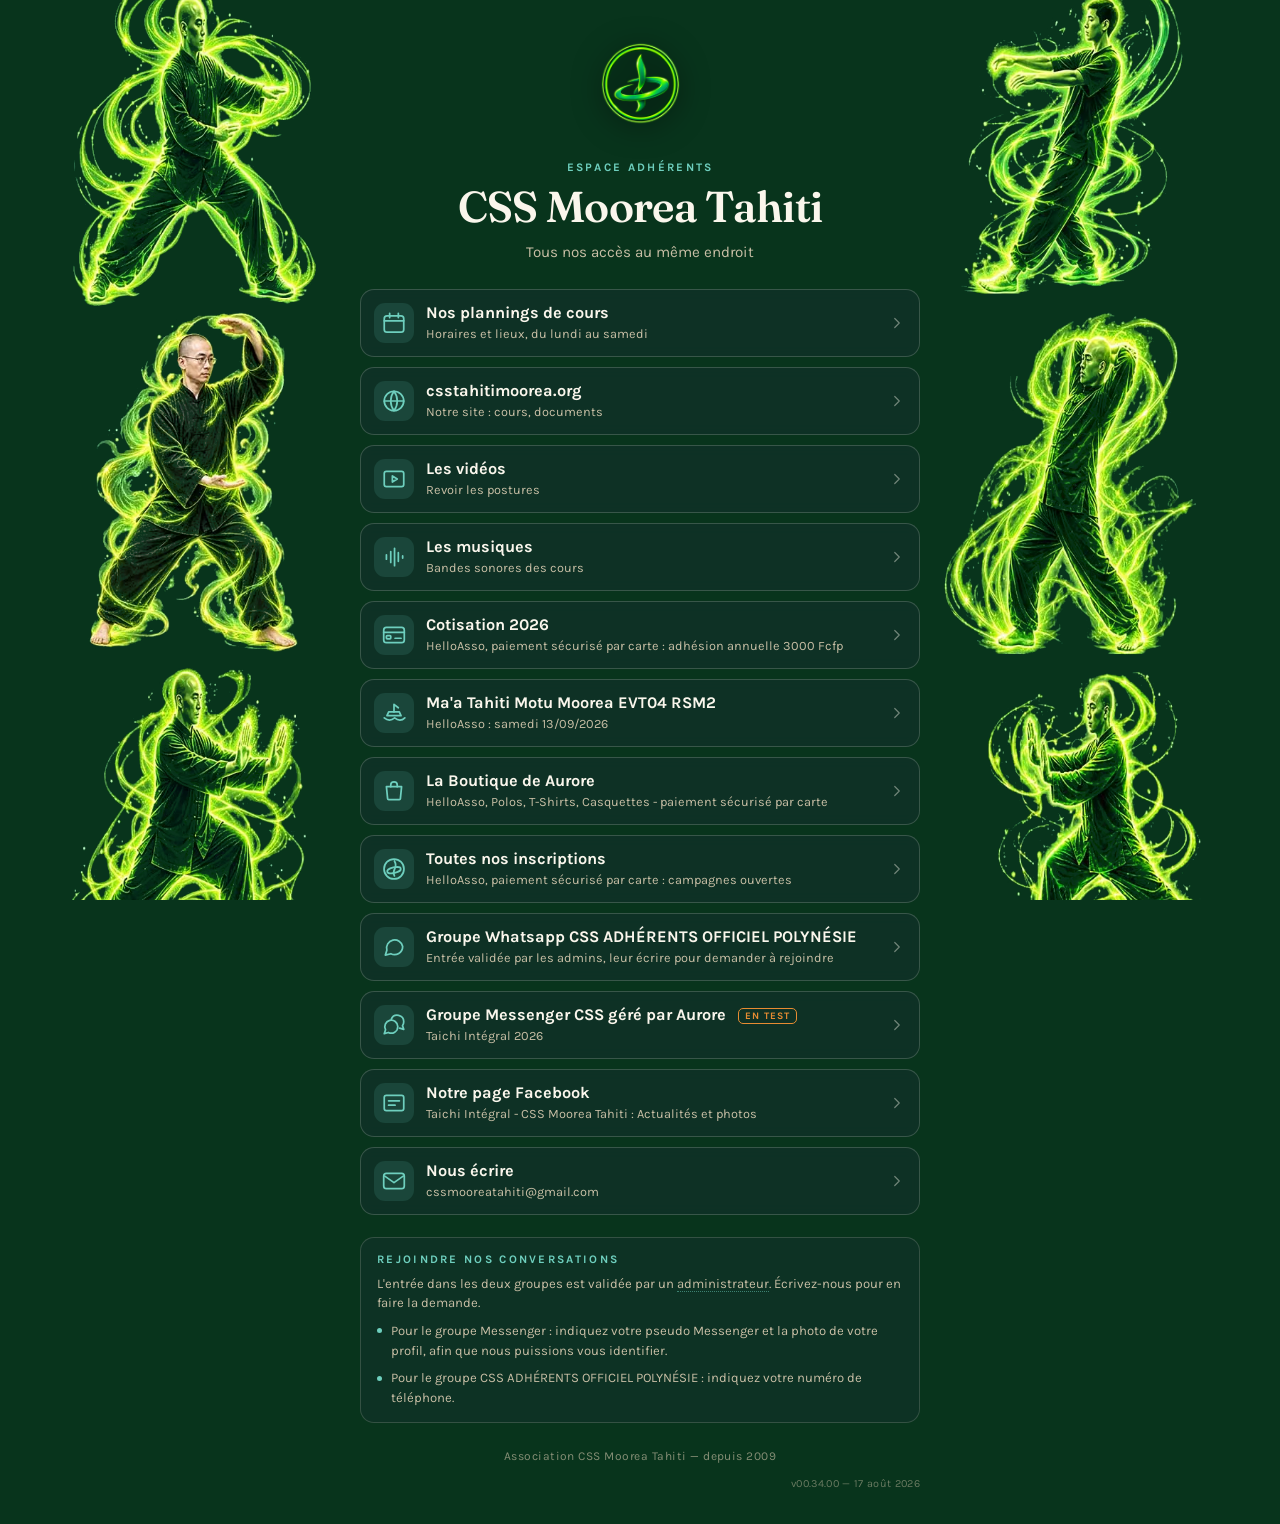
==== commit 70086289: "Add files via upload" ====
--- a/adherents.html
+++ b/adherents.html
@@ -1,5 +1,5 @@
 <!DOCTYPE html>
-<!-- adherents.html — portail CSS Moorea Tahiti — version 00.33.00 — 17 août 2026 -->
+<!-- adherents.html — portail CSS Moorea Tahiti — version 00.34.00 — 17 août 2026 -->
 <html lang="fr">
 <head>
 <meta charset="utf-8">
--- a/assets/polices.css
+++ b/assets/polices.css
@@ -1,4 +1,4 @@
-/* polices.css — portail CSS Moorea Tahiti — version 00.33.00 — 17 août 2026 */
+/* polices.css — portail CSS Moorea Tahiti — version 00.34.00 — 17 août 2026 */
 /* =====================================================================
    polices.css — polices auto-hébergées
    ---------------------------------------------------------------------
--- a/styles.css
+++ b/styles.css
@@ -1,6 +1,6 @@
 /* =====================================================================
    styles.css — portail de liens CSS Moorea Tahiti
-   Version 00.33.00 — 17 août 2026
+   Version 00.34.00 — 17 août 2026
    ---------------------------------------------------------------------
    Feuille unique, partagee par index.html et adherents.html.
    Concue en priorite pour le telephone : c'est sur telephone que le lien
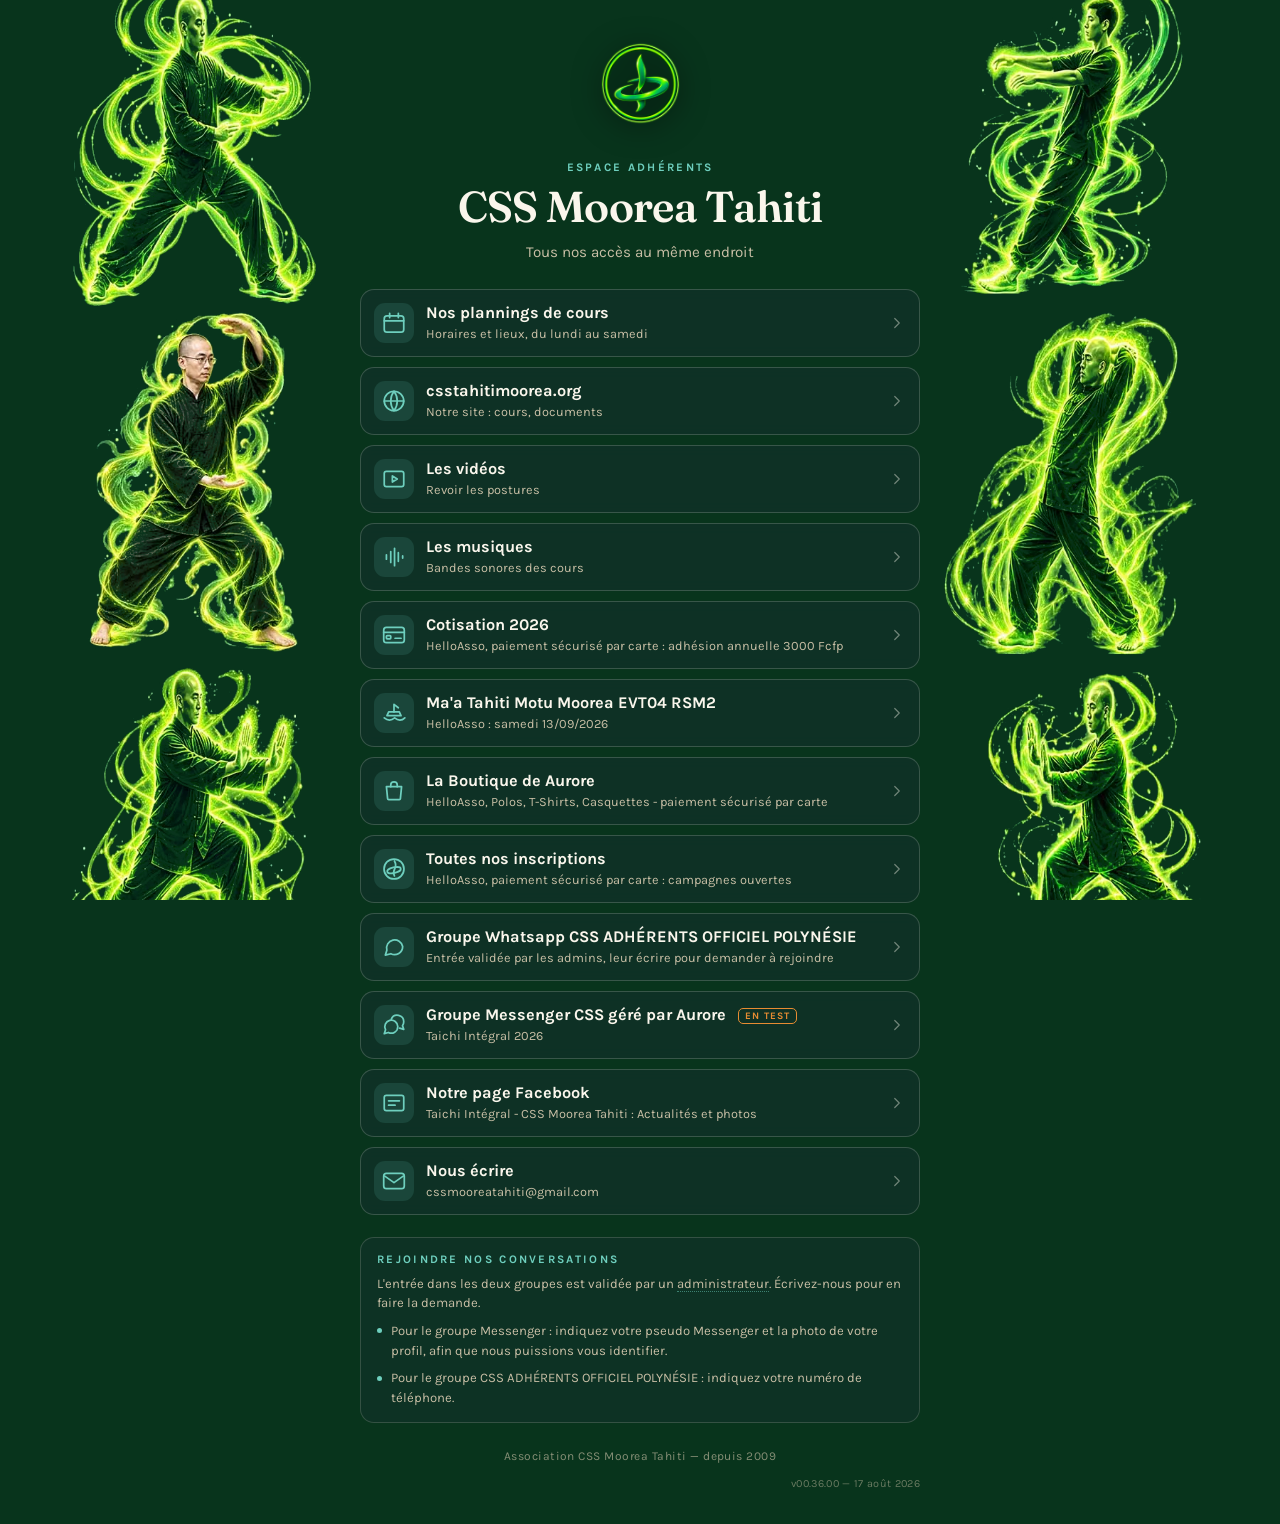
==== commit ffc8bed9: "Add files via upload" ====
--- a/adherents.html
+++ b/adherents.html
@@ -1,5 +1,5 @@
 <!DOCTYPE html>
-<!-- adherents.html — portail CSS Moorea Tahiti — version 00.34.00 — 17 août 2026 -->
+<!-- adherents.html — portail CSS Moorea Tahiti — version 00.36.00 — 17 août 2026 -->
 <html lang="fr">
 <head>
 <meta charset="utf-8">
--- a/assets/polices.css
+++ b/assets/polices.css
@@ -1,4 +1,4 @@
-/* polices.css — portail CSS Moorea Tahiti — version 00.34.00 — 17 août 2026 */
+/* polices.css — portail CSS Moorea Tahiti — version 00.36.00 — 17 août 2026 */
 /* =====================================================================
    polices.css — polices auto-hébergées
    ---------------------------------------------------------------------
--- a/styles.css
+++ b/styles.css
@@ -1,6 +1,6 @@
 /* =====================================================================
    styles.css — portail de liens CSS Moorea Tahiti
-   Version 00.34.00 — 17 août 2026
+   Version 00.36.00 — 17 août 2026
    ---------------------------------------------------------------------
    Feuille unique, partagee par index.html et adherents.html.
    Concue en priorite pour le telephone : c'est sur telephone que le lien
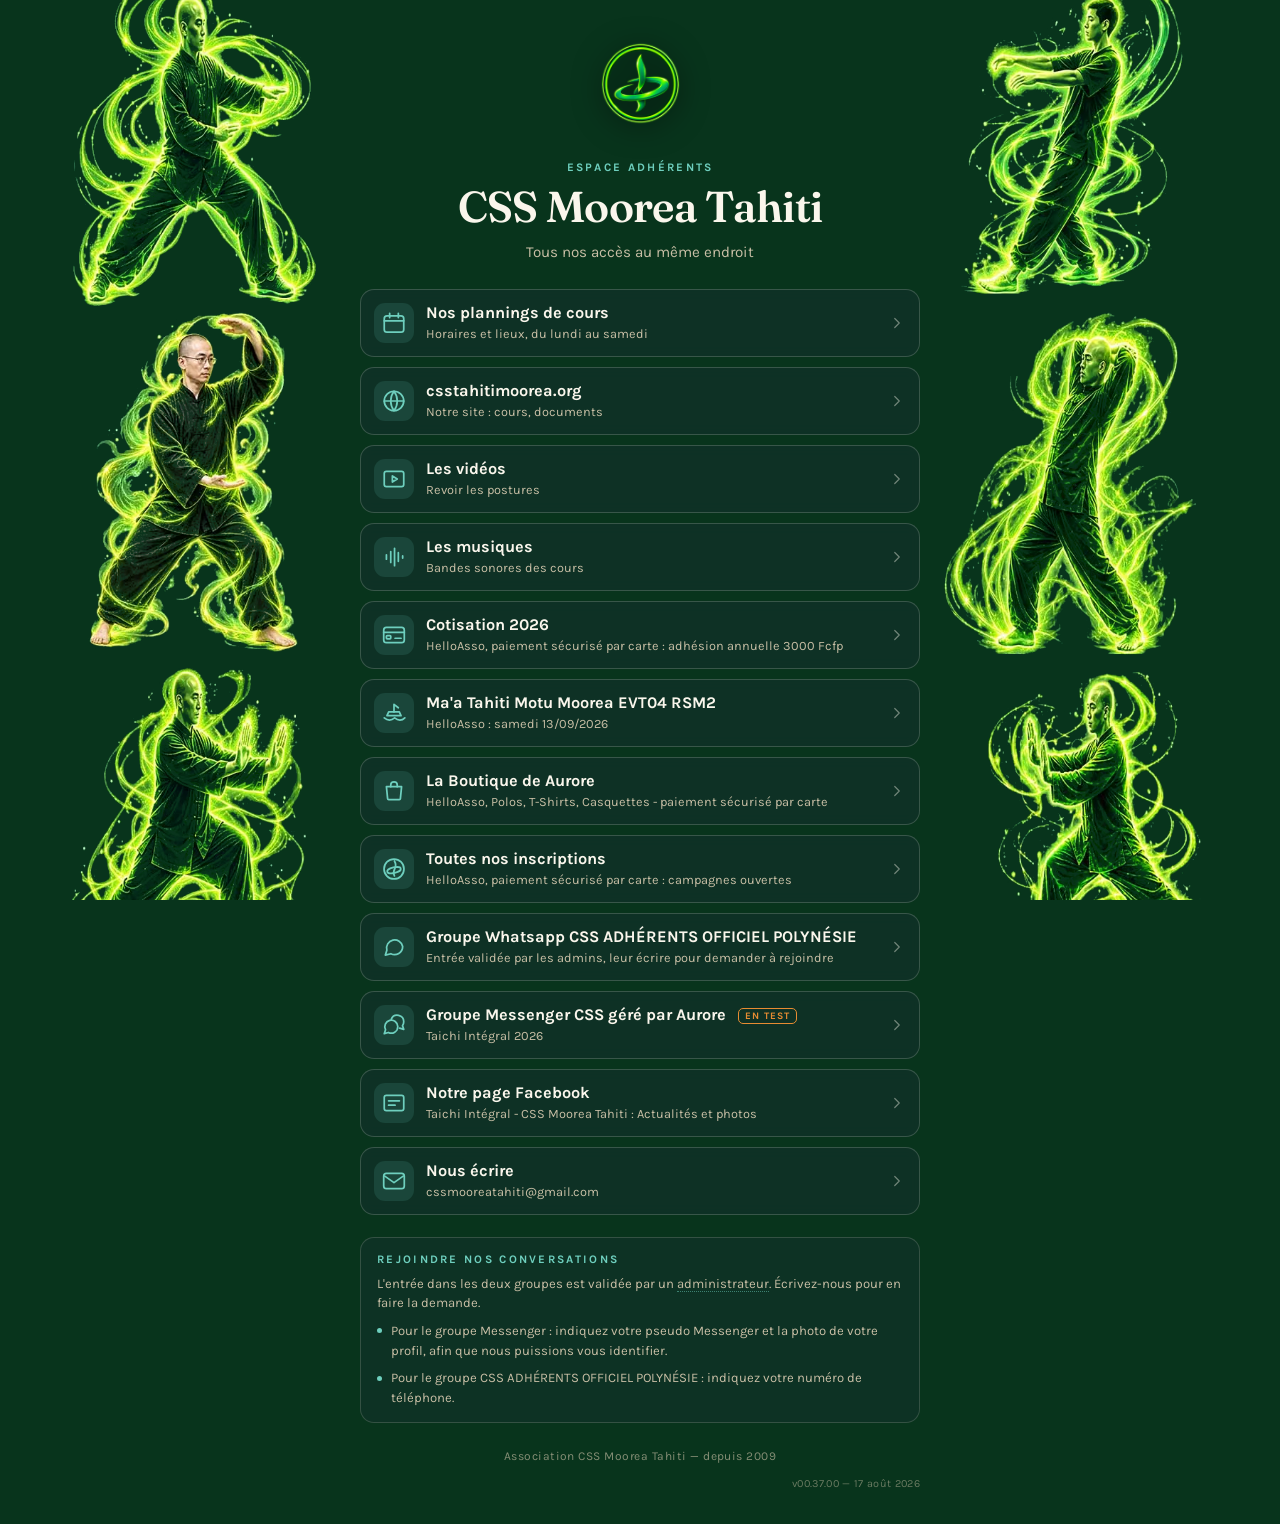
==== commit 3febbfcd: "Add files via upload" ====
--- a/adherents.html
+++ b/adherents.html
@@ -1,5 +1,5 @@
 <!DOCTYPE html>
-<!-- adherents.html — portail CSS Moorea Tahiti — version 00.36.00 — 17 août 2026 -->
+<!-- adherents.html — portail CSS Moorea Tahiti — version 00.37.00 — 17 août 2026 -->
 <html lang="fr">
 <head>
 <meta charset="utf-8">
@@ -30,7 +30,7 @@
      exécuter le JavaScript, un texte posé par liens.js ne serait jamais vu.
      L'adresse de l'image DOIT être absolue, une adresse relative n'est pas
      résolue par ces robots.
-     L'image partage.jpg est neutre et publique : elle ne cite ni l'espace
+     L'image partage-00.37.00.jpg est neutre et publique : elle ne cite ni l'espace
      réservé ni le site de l'association, puisqu'un aperçu circule partout,
      y compris hors des adhérents. -->
 <meta property="og:type" content="website">
@@ -39,14 +39,14 @@
 <meta property="og:url" content="https://csstaichi.github.io/liens/adherents.html">
 <meta property="og:title" content="CSS Moorea Tahiti — espace adhérents">
 <meta property="og:description" content="Tous les accès de l'association réunis au même endroit.">
-<meta property="og:image" content="https://csstaichi.github.io/liens/assets/partage.jpg">
+<meta property="og:image" content="https://csstaichi.github.io/liens/assets/partage-00.37.00.jpg">
 <meta property="og:image:width" content="1200">
 <meta property="og:image:height" content="630">
-<meta property="og:image:alt" content="Logo et nom de l'association CSS Moorea Tahiti">
+<meta property="og:image:alt" content="La pile des boutons du portail : plannings, page Facebook, cotisation, boutique et inscriptions">
 <meta name="twitter:card" content="summary_large_image">
 <meta name="twitter:title" content="CSS Moorea Tahiti — espace adhérents">
 <meta name="twitter:description" content="Tous les accès de l'association réunis au même endroit.">
-<meta name="twitter:image" content="https://csstaichi.github.io/liens/assets/partage.jpg">
+<meta name="twitter:image" content="https://csstaichi.github.io/liens/assets/partage-00.37.00.jpg">
 
 <!-- Icône d'onglet et de raccourci sur l'écran d'accueil. -->
 <link rel="icon" type="image/png" href="assets/logo.png">
--- a/assets/polices.css
+++ b/assets/polices.css
@@ -1,4 +1,4 @@
-/* polices.css — portail CSS Moorea Tahiti — version 00.36.00 — 17 août 2026 */
+/* polices.css — portail CSS Moorea Tahiti — version 00.37.00 — 17 août 2026 */
 /* =====================================================================
    polices.css — polices auto-hébergées
    ---------------------------------------------------------------------
--- a/styles.css
+++ b/styles.css
@@ -1,6 +1,6 @@
 /* =====================================================================
    styles.css — portail de liens CSS Moorea Tahiti
-   Version 00.36.00 — 17 août 2026
+   Version 00.37.00 — 17 août 2026
    ---------------------------------------------------------------------
    Feuille unique, partagee par index.html et adherents.html.
    Concue en priorite pour le telephone : c'est sur telephone que le lien
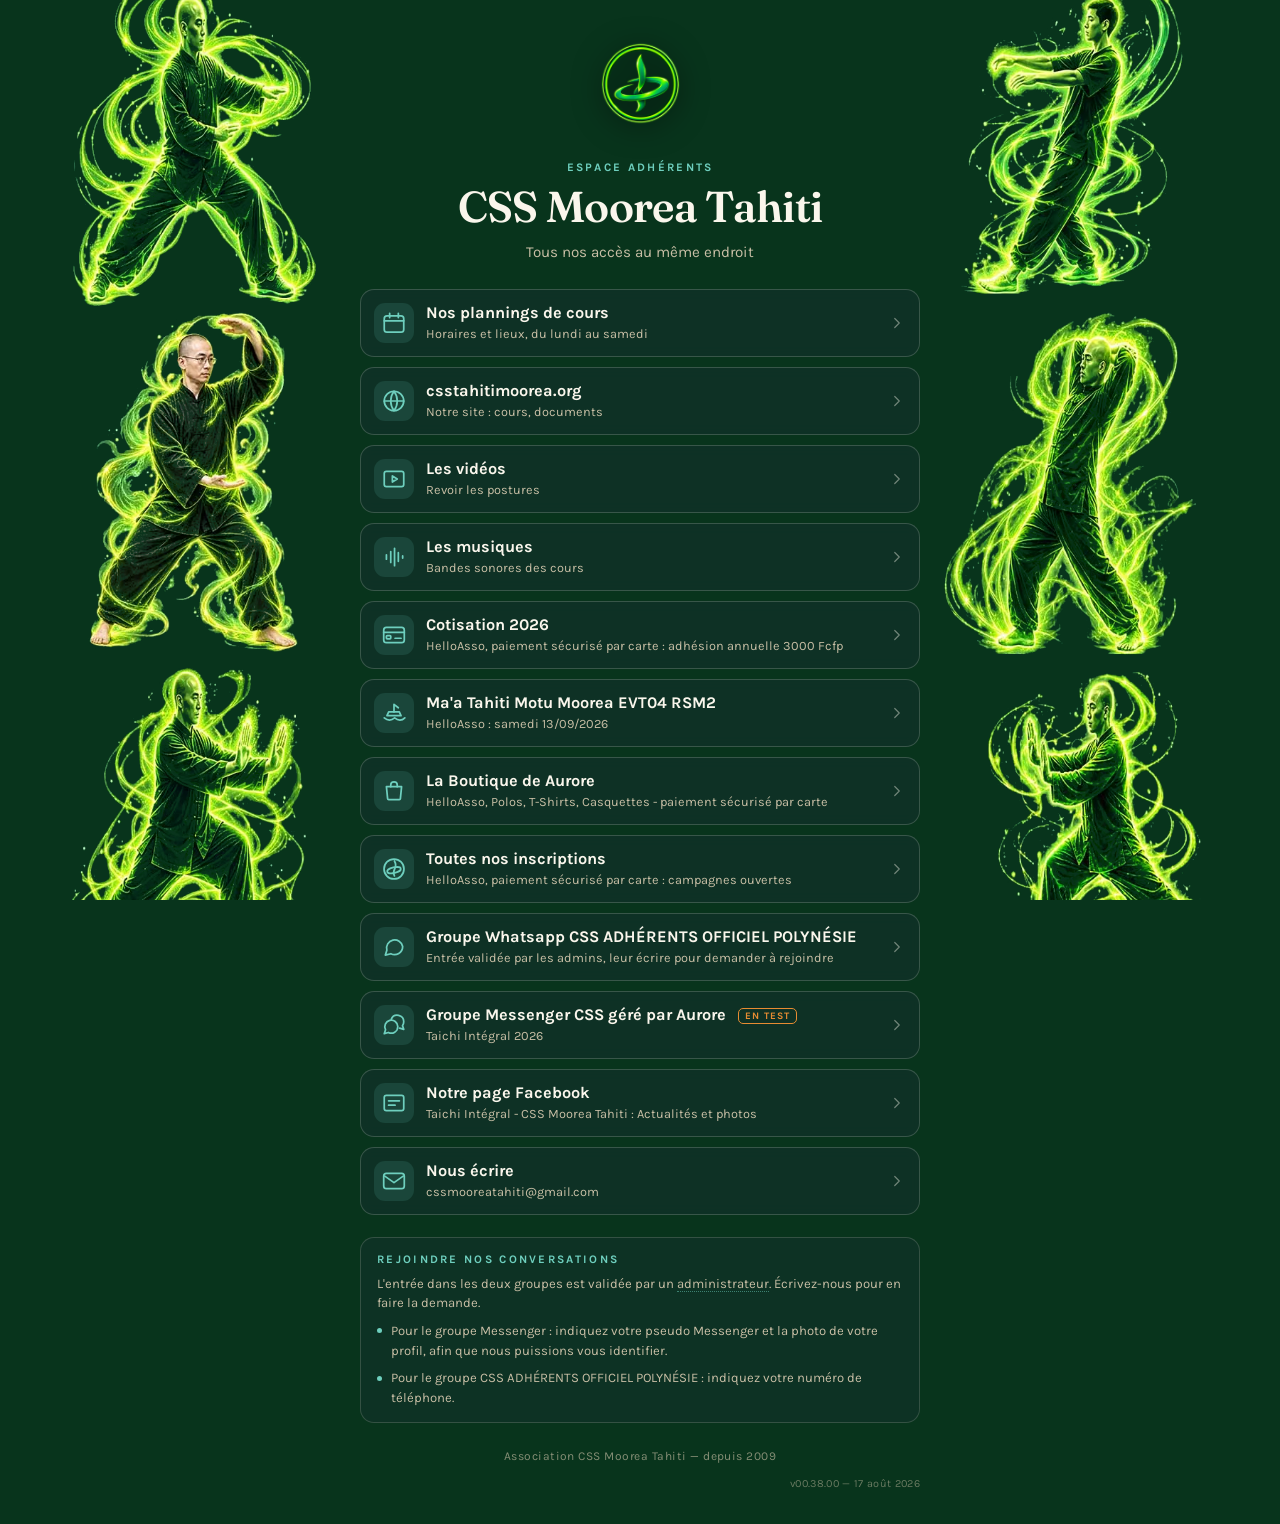
==== commit 9fafc704: "Add files via upload" ====
--- a/adherents.html
+++ b/adherents.html
@@ -1,5 +1,5 @@
 <!DOCTYPE html>
-<!-- adherents.html — portail CSS Moorea Tahiti — version 00.37.00 — 17 août 2026 -->
+<!-- adherents.html — portail CSS Moorea Tahiti — version 00.38.00 — 17 août 2026 -->
 <html lang="fr">
 <head>
 <meta charset="utf-8">
@@ -30,7 +30,7 @@
      exécuter le JavaScript, un texte posé par liens.js ne serait jamais vu.
      L'adresse de l'image DOIT être absolue, une adresse relative n'est pas
      résolue par ces robots.
-     L'image partage-00.37.00.jpg est neutre et publique : elle ne cite ni l'espace
+     L'image partage-00.38.00.jpg est neutre et publique : elle ne cite ni l'espace
      réservé ni le site de l'association, puisqu'un aperçu circule partout,
      y compris hors des adhérents. -->
 <meta property="og:type" content="website">
@@ -39,14 +39,14 @@
 <meta property="og:url" content="https://csstaichi.github.io/liens/adherents.html">
 <meta property="og:title" content="CSS Moorea Tahiti — espace adhérents">
 <meta property="og:description" content="Tous les accès de l'association réunis au même endroit.">
-<meta property="og:image" content="https://csstaichi.github.io/liens/assets/partage-00.37.00.jpg">
+<meta property="og:image" content="https://csstaichi.github.io/liens/assets/partage-00.38.00.jpg">
 <meta property="og:image:width" content="1200">
 <meta property="og:image:height" content="630">
 <meta property="og:image:alt" content="La pile des boutons du portail : plannings, page Facebook, cotisation, boutique et inscriptions">
 <meta name="twitter:card" content="summary_large_image">
 <meta name="twitter:title" content="CSS Moorea Tahiti — espace adhérents">
 <meta name="twitter:description" content="Tous les accès de l'association réunis au même endroit.">
-<meta name="twitter:image" content="https://csstaichi.github.io/liens/assets/partage-00.37.00.jpg">
+<meta name="twitter:image" content="https://csstaichi.github.io/liens/assets/partage-00.38.00.jpg">
 
 <!-- Icône d'onglet et de raccourci sur l'écran d'accueil. -->
 <link rel="icon" type="image/png" href="assets/logo.png">
--- a/assets/polices.css
+++ b/assets/polices.css
@@ -1,4 +1,4 @@
-/* polices.css — portail CSS Moorea Tahiti — version 00.37.00 — 17 août 2026 */
+/* polices.css — portail CSS Moorea Tahiti — version 00.38.00 — 17 août 2026 */
 /* =====================================================================
    polices.css — polices auto-hébergées
    ---------------------------------------------------------------------
--- a/styles.css
+++ b/styles.css
@@ -1,6 +1,6 @@
 /* =====================================================================
    styles.css — portail de liens CSS Moorea Tahiti
-   Version 00.37.00 — 17 août 2026
+   Version 00.38.00 — 17 août 2026
    ---------------------------------------------------------------------
    Feuille unique, partagee par index.html et adherents.html.
    Concue en priorite pour le telephone : c'est sur telephone que le lien
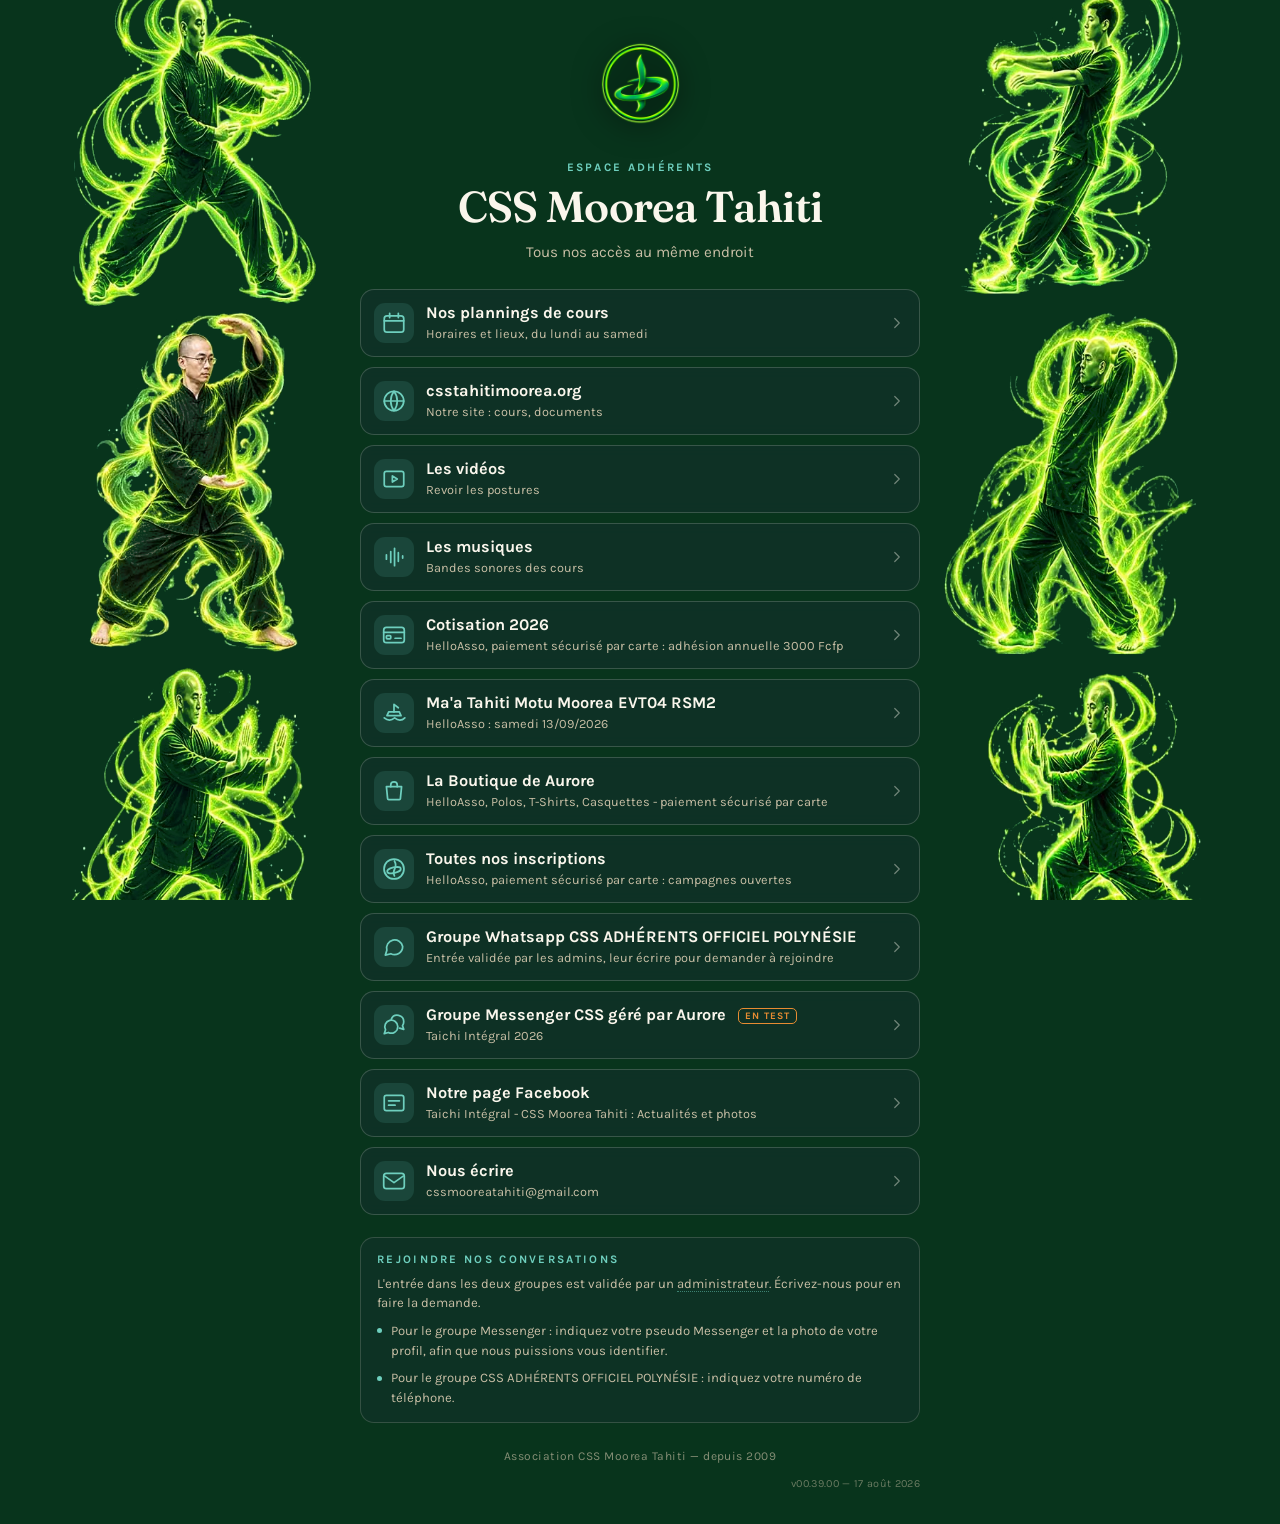
==== commit 72999893: "Add files via upload" ====
--- a/adherents.html
+++ b/adherents.html
@@ -1,5 +1,5 @@
 <!DOCTYPE html>
-<!-- adherents.html — portail CSS Moorea Tahiti — version 00.38.00 — 17 août 2026 -->
+<!-- adherents.html — portail CSS Moorea Tahiti — version 00.39.00 — 17 août 2026 -->
 <html lang="fr">
 <head>
 <meta charset="utf-8">
@@ -30,7 +30,7 @@
      exécuter le JavaScript, un texte posé par liens.js ne serait jamais vu.
      L'adresse de l'image DOIT être absolue, une adresse relative n'est pas
      résolue par ces robots.
-     L'image partage-00.38.00.jpg est neutre et publique : elle ne cite ni l'espace
+     L'image partage-00.39.00.jpg est neutre et publique : elle ne cite ni l'espace
      réservé ni le site de l'association, puisqu'un aperçu circule partout,
      y compris hors des adhérents. -->
 <meta property="og:type" content="website">
@@ -39,14 +39,14 @@
 <meta property="og:url" content="https://csstaichi.github.io/liens/adherents.html">
 <meta property="og:title" content="CSS Moorea Tahiti — espace adhérents">
 <meta property="og:description" content="Tous les accès de l'association réunis au même endroit.">
-<meta property="og:image" content="https://csstaichi.github.io/liens/assets/partage-00.38.00.jpg">
+<meta property="og:image" content="https://csstaichi.github.io/liens/assets/partage-00.39.00.jpg">
 <meta property="og:image:width" content="1200">
 <meta property="og:image:height" content="630">
 <meta property="og:image:alt" content="La pile des boutons du portail : plannings, page Facebook, cotisation, boutique et inscriptions">
 <meta name="twitter:card" content="summary_large_image">
 <meta name="twitter:title" content="CSS Moorea Tahiti — espace adhérents">
 <meta name="twitter:description" content="Tous les accès de l'association réunis au même endroit.">
-<meta name="twitter:image" content="https://csstaichi.github.io/liens/assets/partage-00.38.00.jpg">
+<meta name="twitter:image" content="https://csstaichi.github.io/liens/assets/partage-00.39.00.jpg">
 
 <!-- Icône d'onglet et de raccourci sur l'écran d'accueil. -->
 <link rel="icon" type="image/png" href="assets/logo.png">
--- a/assets/polices.css
+++ b/assets/polices.css
@@ -1,4 +1,4 @@
-/* polices.css — portail CSS Moorea Tahiti — version 00.38.00 — 17 août 2026 */
+/* polices.css — portail CSS Moorea Tahiti — version 00.39.00 — 17 août 2026 */
 /* =====================================================================
    polices.css — polices auto-hébergées
    ---------------------------------------------------------------------
--- a/styles.css
+++ b/styles.css
@@ -1,6 +1,6 @@
 /* =====================================================================
    styles.css — portail de liens CSS Moorea Tahiti
-   Version 00.38.00 — 17 août 2026
+   Version 00.39.00 — 17 août 2026
    ---------------------------------------------------------------------
    Feuille unique, partagee par index.html et adherents.html.
    Concue en priorite pour le telephone : c'est sur telephone que le lien
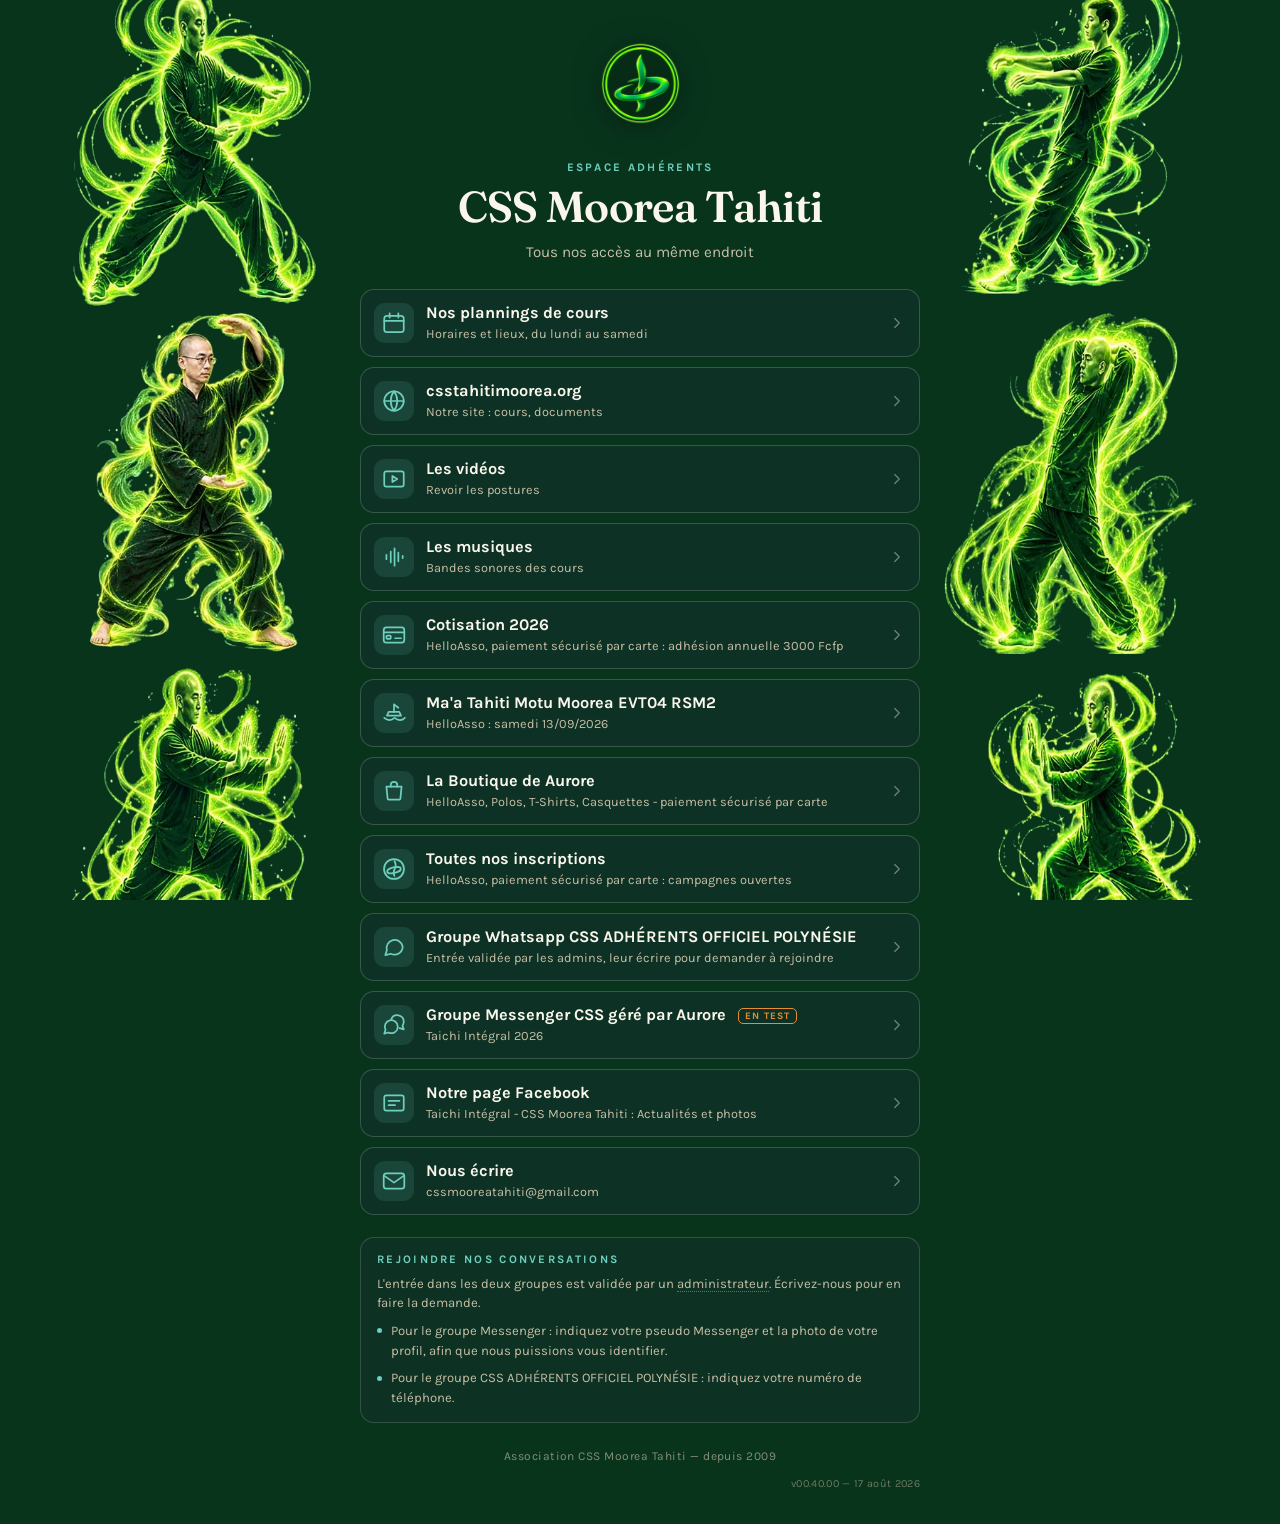
==== commit 516ee250: "Add files via upload" ====
--- a/adherents.html
+++ b/adherents.html
@@ -1,5 +1,5 @@
 <!DOCTYPE html>
-<!-- adherents.html — portail CSS Moorea Tahiti — version 00.39.00 — 17 août 2026 -->
+<!-- adherents.html — portail CSS Moorea Tahiti — version 00.40.00 — 18 août 2026 -->
 <html lang="fr">
 <head>
 <meta charset="utf-8">
@@ -30,7 +30,7 @@
      exécuter le JavaScript, un texte posé par liens.js ne serait jamais vu.
      L'adresse de l'image DOIT être absolue, une adresse relative n'est pas
      résolue par ces robots.
-     L'image partage-00.39.00.jpg est neutre et publique : elle ne cite ni l'espace
+     L'image partage-00.40.00.jpg est neutre et publique : elle ne cite ni l'espace
      réservé ni le site de l'association, puisqu'un aperçu circule partout,
      y compris hors des adhérents. -->
 <meta property="og:type" content="website">
@@ -39,14 +39,14 @@
 <meta property="og:url" content="https://csstaichi.github.io/liens/adherents.html">
 <meta property="og:title" content="CSS Moorea Tahiti — espace adhérents">
 <meta property="og:description" content="Tous les accès de l'association réunis au même endroit.">
-<meta property="og:image" content="https://csstaichi.github.io/liens/assets/partage-00.39.00.jpg">
+<meta property="og:image" content="https://csstaichi.github.io/liens/assets/partage-00.40.00.jpg">
 <meta property="og:image:width" content="1200">
 <meta property="og:image:height" content="630">
 <meta property="og:image:alt" content="La pile des boutons du portail : plannings, page Facebook, cotisation, boutique et inscriptions">
 <meta name="twitter:card" content="summary_large_image">
 <meta name="twitter:title" content="CSS Moorea Tahiti — espace adhérents">
 <meta name="twitter:description" content="Tous les accès de l'association réunis au même endroit.">
-<meta name="twitter:image" content="https://csstaichi.github.io/liens/assets/partage-00.39.00.jpg">
+<meta name="twitter:image" content="https://csstaichi.github.io/liens/assets/partage-00.40.00.jpg">
 
 <!-- Icône d'onglet et de raccourci sur l'écran d'accueil. -->
 <link rel="icon" type="image/png" href="assets/logo.png">
--- a/assets/polices.css
+++ b/assets/polices.css
@@ -1,4 +1,4 @@
-/* polices.css — portail CSS Moorea Tahiti — version 00.39.00 — 17 août 2026 */
+/* polices.css — portail CSS Moorea Tahiti — version 00.40.00 — 18 août 2026 */
 /* =====================================================================
    polices.css — polices auto-hébergées
    ---------------------------------------------------------------------
--- a/styles.css
+++ b/styles.css
@@ -1,6 +1,6 @@
 /* =====================================================================
    styles.css — portail de liens CSS Moorea Tahiti
-   Version 00.39.00 — 17 août 2026
+   Version 00.40.00 — 18 août 2026
    ---------------------------------------------------------------------
    Feuille unique, partagee par index.html et adherents.html.
    Concue en priorite pour le telephone : c'est sur telephone que le lien
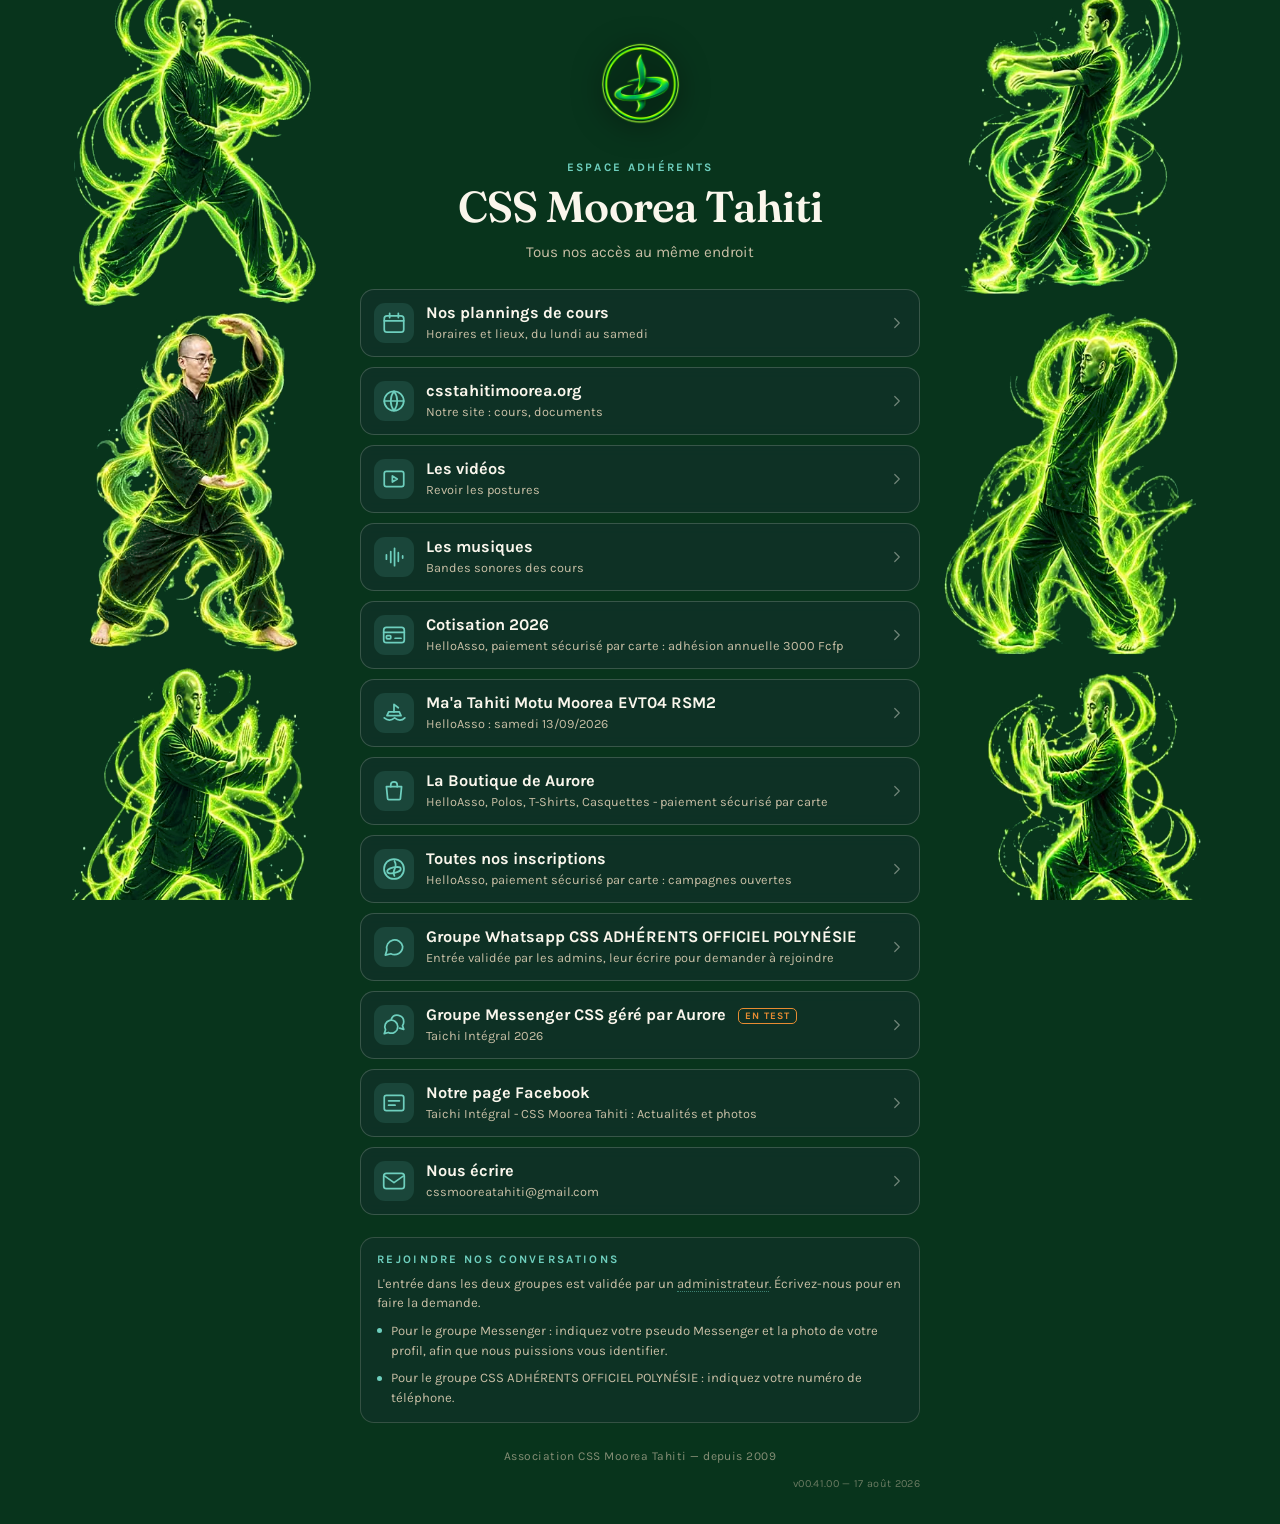
==== commit 6d1492cf: "Add files via upload" ====
--- a/adherents.html
+++ b/adherents.html
@@ -1,5 +1,5 @@
 <!DOCTYPE html>
-<!-- adherents.html — portail CSS Moorea Tahiti — version 00.40.00 — 18 août 2026 -->
+<!-- adherents.html — portail CSS Moorea Tahiti — version 00.41.00 — 18 août 2026 -->
 <html lang="fr">
 <head>
 <meta charset="utf-8">
@@ -30,7 +30,7 @@
      exécuter le JavaScript, un texte posé par liens.js ne serait jamais vu.
      L'adresse de l'image DOIT être absolue, une adresse relative n'est pas
      résolue par ces robots.
-     L'image partage-00.40.00.jpg est neutre et publique : elle ne cite ni l'espace
+     L'image partage-00.41.00.jpg est neutre et publique : elle ne cite ni l'espace
      réservé ni le site de l'association, puisqu'un aperçu circule partout,
      y compris hors des adhérents. -->
 <meta property="og:type" content="website">
@@ -39,14 +39,14 @@
 <meta property="og:url" content="https://csstaichi.github.io/liens/adherents.html">
 <meta property="og:title" content="CSS Moorea Tahiti — espace adhérents">
 <meta property="og:description" content="Tous les accès de l'association réunis au même endroit.">
-<meta property="og:image" content="https://csstaichi.github.io/liens/assets/partage-00.40.00.jpg">
+<meta property="og:image" content="https://csstaichi.github.io/liens/assets/partage-00.41.00.jpg">
 <meta property="og:image:width" content="1200">
 <meta property="og:image:height" content="630">
 <meta property="og:image:alt" content="La pile des boutons du portail : plannings, page Facebook, cotisation, boutique et inscriptions">
 <meta name="twitter:card" content="summary_large_image">
 <meta name="twitter:title" content="CSS Moorea Tahiti — espace adhérents">
 <meta name="twitter:description" content="Tous les accès de l'association réunis au même endroit.">
-<meta name="twitter:image" content="https://csstaichi.github.io/liens/assets/partage-00.40.00.jpg">
+<meta name="twitter:image" content="https://csstaichi.github.io/liens/assets/partage-00.41.00.jpg">
 
 <!-- Icône d'onglet et de raccourci sur l'écran d'accueil. -->
 <link rel="icon" type="image/png" href="assets/logo.png">
--- a/assets/polices.css
+++ b/assets/polices.css
@@ -1,4 +1,4 @@
-/* polices.css — portail CSS Moorea Tahiti — version 00.40.00 — 18 août 2026 */
+/* polices.css — portail CSS Moorea Tahiti — version 00.41.00 — 18 août 2026 */
 /* =====================================================================
    polices.css — polices auto-hébergées
    ---------------------------------------------------------------------
--- a/styles.css
+++ b/styles.css
@@ -1,6 +1,6 @@
 /* =====================================================================
    styles.css — portail de liens CSS Moorea Tahiti
-   Version 00.40.00 — 18 août 2026
+   Version 00.41.00 — 18 août 2026
    ---------------------------------------------------------------------
    Feuille unique, partagee par index.html et adherents.html.
    Concue en priorite pour le telephone : c'est sur telephone que le lien
